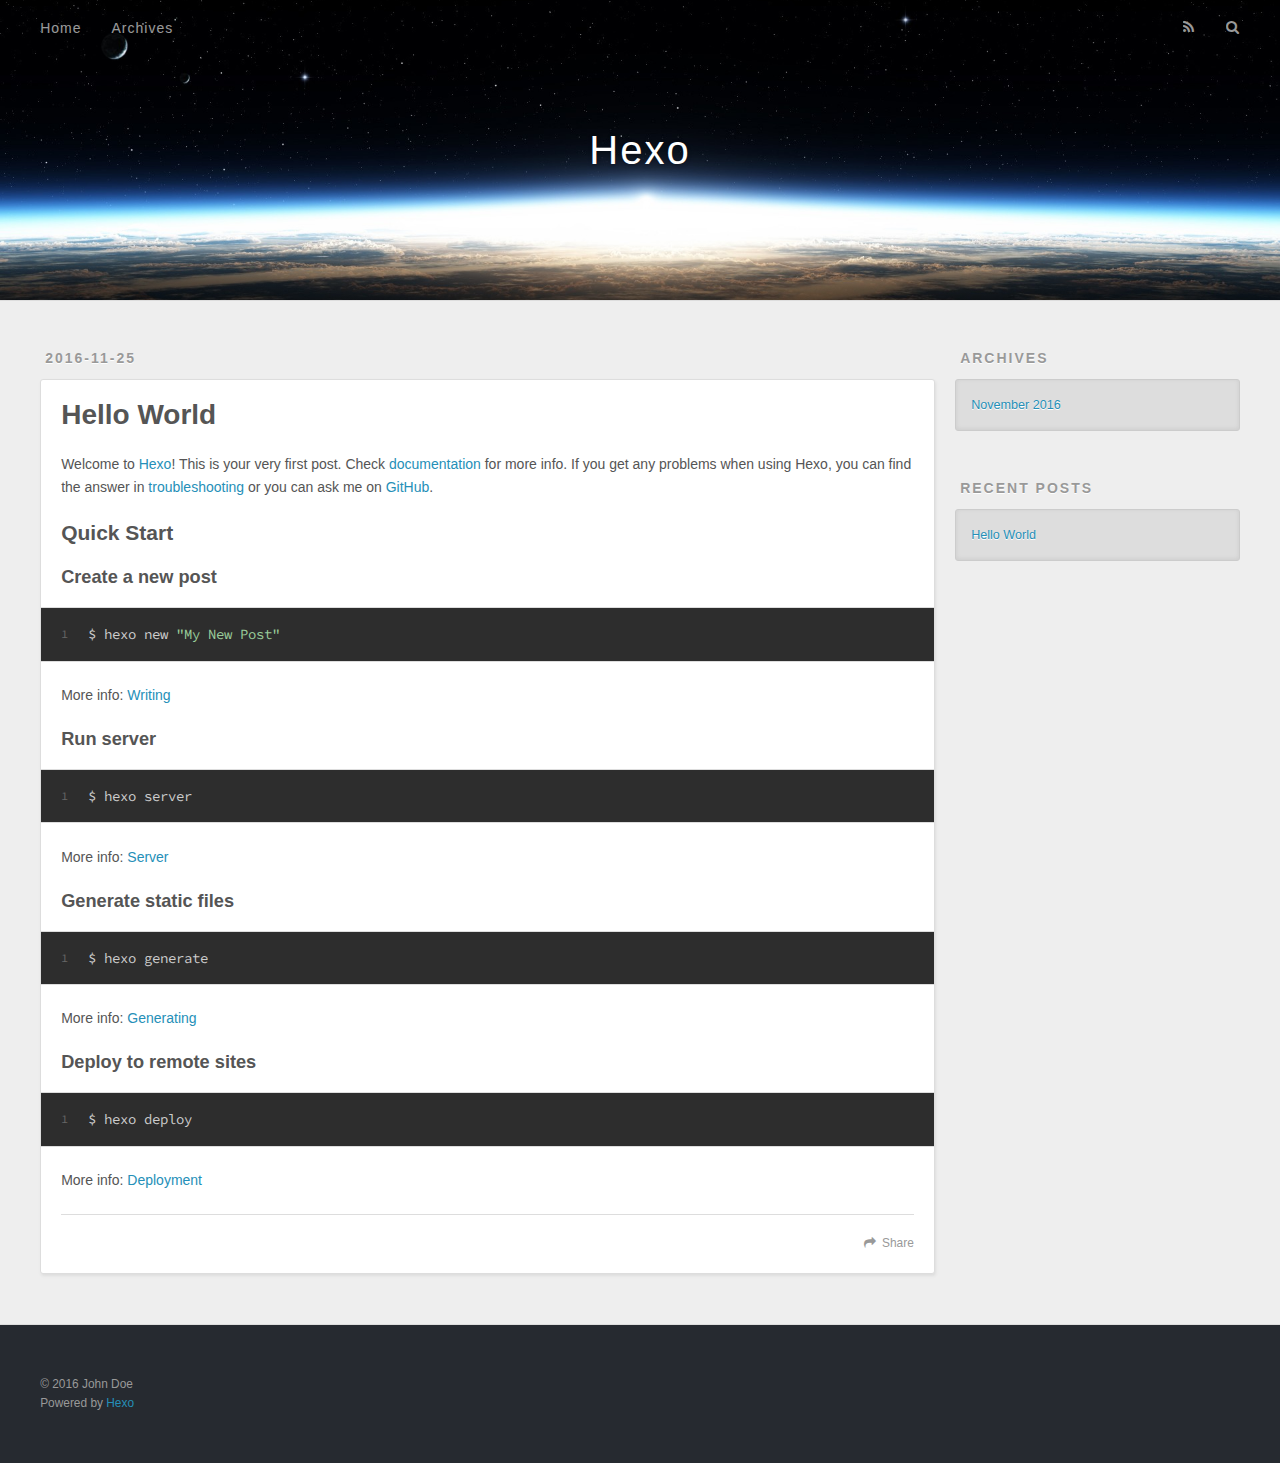
==== index.html @ 2b604c10 "Site updated: 2016-11-25 14:31:15" ====
<!DOCTYPE html>
<html>
<head>
  <meta charset="utf-8">
  
  <title>Hexo</title>
  <meta name="viewport" content="width=device-width, initial-scale=1, maximum-scale=1">
  <meta property="og:type" content="website">
<meta property="og:title" content="Hexo">
<meta property="og:url" content="http://yoursite.com/index.html">
<meta property="og:site_name" content="Hexo">
<meta name="twitter:card" content="summary">
<meta name="twitter:title" content="Hexo">
  
    <link rel="alternate" href="/atom.xml" title="Hexo" type="application/atom+xml">
  
  
    <link rel="icon" href="/favicon.png">
  
  
    <link href="//fonts.googleapis.com/css?family=Source+Code+Pro" rel="stylesheet" type="text/css">
  
  <link rel="stylesheet" href="/css/style.css">
  

</head>

<body>
  <div id="container">
    <div id="wrap">
      <header id="header">
  <div id="banner"></div>
  <div id="header-outer" class="outer">
    <div id="header-title" class="inner">
      <h1 id="logo-wrap">
        <a href="/" id="logo">Hexo</a>
      </h1>
      
    </div>
    <div id="header-inner" class="inner">
      <nav id="main-nav">
        <a id="main-nav-toggle" class="nav-icon"></a>
        
          <a class="main-nav-link" href="/">Home</a>
        
          <a class="main-nav-link" href="/archives">Archives</a>
        
      </nav>
      <nav id="sub-nav">
        
          <a id="nav-rss-link" class="nav-icon" href="/atom.xml" title="RSS Feed"></a>
        
        <a id="nav-search-btn" class="nav-icon" title="Search"></a>
      </nav>
      <div id="search-form-wrap">
        <form action="//google.com/search" method="get" accept-charset="UTF-8" class="search-form"><input type="search" name="q" results="0" class="search-form-input" placeholder="Search"><button type="submit" class="search-form-submit">&#xF002;</button><input type="hidden" name="sitesearch" value="http://yoursite.com"></form>
      </div>
    </div>
  </div>
</header>
      <div class="outer">
        <section id="main">
  
    <article id="post-hello-world" class="article article-type-post" itemscope itemprop="blogPost">
  <div class="article-meta">
    <a href="/2016/11/25/hello-world/" class="article-date">
  <time datetime="2016-11-25T01:43:33.474Z" itemprop="datePublished">2016-11-25</time>
</a>
    
  </div>
  <div class="article-inner">
    
    
      <header class="article-header">
        
  
    <h1 itemprop="name">
      <a class="article-title" href="/2016/11/25/hello-world/">Hello World</a>
    </h1>
  

      </header>
    
    <div class="article-entry" itemprop="articleBody">
      
        <p>Welcome to <a href="https://hexo.io/" target="_blank" rel="external">Hexo</a>! This is your very first post. Check <a href="https://hexo.io/docs/" target="_blank" rel="external">documentation</a> for more info. If you get any problems when using Hexo, you can find the answer in <a href="https://hexo.io/docs/troubleshooting.html" target="_blank" rel="external">troubleshooting</a> or you can ask me on <a href="https://github.com/hexojs/hexo/issues" target="_blank" rel="external">GitHub</a>.</p>
<h2 id="Quick-Start"><a href="#Quick-Start" class="headerlink" title="Quick Start"></a>Quick Start</h2><h3 id="Create-a-new-post"><a href="#Create-a-new-post" class="headerlink" title="Create a new post"></a>Create a new post</h3><figure class="highlight bash"><table><tr><td class="gutter"><pre><div class="line">1</div></pre></td><td class="code"><pre><div class="line">$ hexo new <span class="string">"My New Post"</span></div></pre></td></tr></table></figure>
<p>More info: <a href="https://hexo.io/docs/writing.html" target="_blank" rel="external">Writing</a></p>
<h3 id="Run-server"><a href="#Run-server" class="headerlink" title="Run server"></a>Run server</h3><figure class="highlight bash"><table><tr><td class="gutter"><pre><div class="line">1</div></pre></td><td class="code"><pre><div class="line">$ hexo server</div></pre></td></tr></table></figure>
<p>More info: <a href="https://hexo.io/docs/server.html" target="_blank" rel="external">Server</a></p>
<h3 id="Generate-static-files"><a href="#Generate-static-files" class="headerlink" title="Generate static files"></a>Generate static files</h3><figure class="highlight bash"><table><tr><td class="gutter"><pre><div class="line">1</div></pre></td><td class="code"><pre><div class="line">$ hexo generate</div></pre></td></tr></table></figure>
<p>More info: <a href="https://hexo.io/docs/generating.html" target="_blank" rel="external">Generating</a></p>
<h3 id="Deploy-to-remote-sites"><a href="#Deploy-to-remote-sites" class="headerlink" title="Deploy to remote sites"></a>Deploy to remote sites</h3><figure class="highlight bash"><table><tr><td class="gutter"><pre><div class="line">1</div></pre></td><td class="code"><pre><div class="line">$ hexo deploy</div></pre></td></tr></table></figure>
<p>More info: <a href="https://hexo.io/docs/deployment.html" target="_blank" rel="external">Deployment</a></p>

      
    </div>
    <footer class="article-footer">
      <a data-url="http://yoursite.com/2016/11/25/hello-world/" data-id="civxdv8n10000g4ivu7bow9wr" class="article-share-link">Share</a>
      
      
    </footer>
  </div>
  
</article>


  

</section>
        
          <aside id="sidebar">
  
    

  
    

  
    
  
    
  <div class="widget-wrap">
    <h3 class="widget-title">Archives</h3>
    <div class="widget">
      <ul class="archive-list"><li class="archive-list-item"><a class="archive-list-link" href="/archives/2016/11/">November 2016</a></li></ul>
    </div>
  </div>


  
    
  <div class="widget-wrap">
    <h3 class="widget-title">Recent Posts</h3>
    <div class="widget">
      <ul>
        
          <li>
            <a href="/2016/11/25/hello-world/">Hello World</a>
          </li>
        
      </ul>
    </div>
  </div>

  
</aside>
        
      </div>
      <footer id="footer">
  
  <div class="outer">
    <div id="footer-info" class="inner">
      &copy; 2016 John Doe<br>
      Powered by <a href="http://hexo.io/" target="_blank">Hexo</a>
    </div>
  </div>
</footer>
    </div>
    <nav id="mobile-nav">
  
    <a href="/" class="mobile-nav-link">Home</a>
  
    <a href="/archives" class="mobile-nav-link">Archives</a>
  
</nav>
    

<script src="//ajax.googleapis.com/ajax/libs/jquery/2.0.3/jquery.min.js"></script>


  <link rel="stylesheet" href="/fancybox/jquery.fancybox.css">
  <script src="/fancybox/jquery.fancybox.pack.js"></script>


<script src="/js/script.js"></script>

  </div>
</body>
</html>
---- css/style.css ----
body {
  width: 100%;
}
body:before,
body:after {
  content: "";
  display: table;
}
body:after {
  clear: both;
}
html,
body,
div,
span,
applet,
object,
iframe,
h1,
h2,
h3,
h4,
h5,
h6,
p,
blockquote,
pre,
a,
abbr,
acronym,
address,
big,
cite,
code,
del,
dfn,
em,
img,
ins,
kbd,
q,
s,
samp,
small,
strike,
strong,
sub,
sup,
tt,
var,
dl,
dt,
dd,
ol,
ul,
li,
fieldset,
form,
label,
legend,
table,
caption,
tbody,
tfoot,
thead,
tr,
th,
td {
  margin: 0;
  padding: 0;
  border: 0;
  outline: 0;
  font-weight: inherit;
  font-style: inherit;
  font-family: inherit;
  font-size: 100%;
  vertical-align: baseline;
}
body {
  line-height: 1;
  color: #000;
  background: #fff;
}
ol,
ul {
  list-style: none;
}
table {
  border-collapse: separate;
  border-spacing: 0;
  vertical-align: middle;
}
caption,
th,
td {
  text-align: left;
  font-weight: normal;
  vertical-align: middle;
}
a img {
  border: none;
}
input,
button {
  margin: 0;
  padding: 0;
}
input::-moz-focus-inner,
button::-moz-focus-inner {
  border: 0;
  padding: 0;
}
@font-face {
  font-family: FontAwesome;
  font-style: normal;
  font-weight: normal;
  src: url("fonts/fontawesome-webfont.eot?v=#4.0.3");
  src: url("fonts/fontawesome-webfont.eot?#iefix&v=#4.0.3") format("embedded-opentype"), url("fonts/fontawesome-webfont.woff?v=#4.0.3") format("woff"), url("fonts/fontawesome-webfont.ttf?v=#4.0.3") format("truetype"), url("fonts/fontawesome-webfont.svg#fontawesomeregular?v=#4.0.3") format("svg");
}
html,
body,
#container {
  height: 100%;
}
body {
  background: #eee;
  font: 14px "Helvetica Neue", Helvetica, Arial, sans-serif;
  -webkit-text-size-adjust: 100%;
}
.outer {
  max-width: 1220px;
  margin: 0 auto;
  padding: 0 20px;
}
.outer:before,
.outer:after {
  content: "";
  display: table;
}
.outer:after {
  clear: both;
}
.inner {
  display: inline;
  float: left;
  width: 98.33333333333333%;
  margin: 0 0.833333333333333%;
}
.left,
.alignleft {
  float: left;
}
.right,
.alignright {
  float: right;
}
.clear {
  clear: both;
}
#container {
  position: relative;
}
.mobile-nav-on {
  overflow: hidden;
}
#wrap {
  height: 100%;
  width: 100%;
  position: absolute;
  top: 0;
  left: 0;
  -webkit-transition: 0.2s ease-out;
  -moz-transition: 0.2s ease-out;
  -ms-transition: 0.2s ease-out;
  transition: 0.2s ease-out;
  z-index: 1;
  background: #eee;
}
.mobile-nav-on #wrap {
  left: 280px;
}
@media screen and (min-width: 768px) {
  #main {
    display: inline;
    float: left;
    width: 73.33333333333333%;
    margin: 0 0.833333333333333%;
  }
}
.article-date,
.article-category-link,
.archive-year,
.widget-title {
  text-decoration: none;
  text-transform: uppercase;
  letter-spacing: 2px;
  color: #999;
  margin-bottom: 1em;
  margin-left: 5px;
  line-height: 1em;
  text-shadow: 0 1px #fff;
  font-weight: bold;
}
.article-inner,
.archive-article-inner {
  background: #fff;
  -webkit-box-shadow: 1px 2px 3px #ddd;
  box-shadow: 1px 2px 3px #ddd;
  border: 1px solid #ddd;
  border-radius: 3px;
}
.article-entry h1,
.widget h1 {
  font-size: 2em;
}
.article-entry h2,
.widget h2 {
  font-size: 1.5em;
}
.article-entry h3,
.widget h3 {
  font-size: 1.3em;
}
.article-entry h4,
.widget h4 {
  font-size: 1.2em;
}
.article-entry h5,
.widget h5 {
  font-size: 1em;
}
.article-entry h6,
.widget h6 {
  font-size: 1em;
  color: #999;
}
.article-entry hr,
.widget hr {
  border: 1px dashed #ddd;
}
.article-entry strong,
.widget strong {
  font-weight: bold;
}
.article-entry em,
.widget em,
.article-entry cite,
.widget cite {
  font-style: italic;
}
.article-entry sup,
.widget sup,
.article-entry sub,
.widget sub {
  font-size: 0.75em;
  line-height: 0;
  position: relative;
  vertical-align: baseline;
}
.article-entry sup,
.widget sup {
  top: -0.5em;
}
.article-entry sub,
.widget sub {
  bottom: -0.2em;
}
.article-entry small,
.widget small {
  font-size: 0.85em;
}
.article-entry acronym,
.widget acronym,
.article-entry abbr,
.widget abbr {
  border-bottom: 1px dotted;
}
.article-entry ul,
.widget ul,
.article-entry ol,
.widget ol,
.article-entry dl,
.widget dl {
  margin: 0 20px;
  line-height: 1.6em;
}
.article-entry ul ul,
.widget ul ul,
.article-entry ol ul,
.widget ol ul,
.article-entry ul ol,
.widget ul ol,
.article-entry ol ol,
.widget ol ol {
  margin-top: 0;
  margin-bottom: 0;
}
.article-entry ul,
.widget ul {
  list-style: disc;
}
.article-entry ol,
.widget ol {
  list-style: decimal;
}
.article-entry dt,
.widget dt {
  font-weight: bold;
}
#header {
  height: 300px;
  position: relative;
  border-bottom: 1px solid #ddd;
}
#header:before,
#header:after {
  content: "";
  position: absolute;
  left: 0;
  right: 0;
  height: 40px;
}
#header:before {
  top: 0;
  background: -webkit-linear-gradient(rgba(0,0,0,0.2), transparent);
  background: -moz-linear-gradient(rgba(0,0,0,0.2), transparent);
  background: -ms-linear-gradient(rgba(0,0,0,0.2), transparent);
  background: linear-gradient(rgba(0,0,0,0.2), transparent);
}
#header:after {
  bottom: 0;
  background: -webkit-linear-gradient(transparent, rgba(0,0,0,0.2));
  background: -moz-linear-gradient(transparent, rgba(0,0,0,0.2));
  background: -ms-linear-gradient(transparent, rgba(0,0,0,0.2));
  background: linear-gradient(transparent, rgba(0,0,0,0.2));
}
#header-outer {
  height: 100%;
  position: relative;
}
#header-inner {
  position: relative;
  overflow: hidden;
}
#banner {
  position: absolute;
  top: 0;
  left: 0;
  width: 100%;
  height: 100%;
  background: url("images/banner.jpg") center #000;
  -webkit-background-size: cover;
  -moz-background-size: cover;
  background-size: cover;
  z-index: -1;
}
#header-title {
  text-align: center;
  height: 40px;
  position: absolute;
  top: 50%;
  left: 0;
  margin-top: -20px;
}
#logo,
#subtitle {
  text-decoration: none;
  color: #fff;
  font-weight: 300;
  text-shadow: 0 1px 4px rgba(0,0,0,0.3);
}
#logo {
  font-size: 40px;
  line-height: 40px;
  letter-spacing: 2px;
}
#subtitle {
  font-size: 16px;
  line-height: 16px;
  letter-spacing: 1px;
}
#subtitle-wrap {
  margin-top: 16px;
}
#main-nav {
  float: left;
  margin-left: -15px;
}
.nav-icon,
.main-nav-link {
  float: left;
  color: #fff;
  opacity: 0.6;
  text-decoration: none;
  text-shadow: 0 1px rgba(0,0,0,0.2);
  -webkit-transition: opacity 0.2s;
  -moz-transition: opacity 0.2s;
  -ms-transition: opacity 0.2s;
  transition: opacity 0.2s;
  display: block;
  padding: 20px 15px;
}
.nav-icon:hover,
.main-nav-link:hover {
  opacity: 1;
}
.nav-icon {
  font-family: FontAwesome;
  text-align: center;
  font-size: 14px;
  width: 14px;
  height: 14px;
  padding: 20px 15px;
  position: relative;
  cursor: pointer;
}
.main-nav-link {
  font-weight: 300;
  letter-spacing: 1px;
}
@media screen and (max-width: 479px) {
  .main-nav-link {
    display: none;
  }
}
#main-nav-toggle {
  display: none;
}
#main-nav-toggle:before {
  content: "\f0c9";
}
@media screen and (max-width: 479px) {
  #main-nav-toggle {
    display: block;
  }
}
#sub-nav {
  float: right;
  margin-right: -15px;
}
#nav-rss-link:before {
  content: "\f09e";
}
#nav-search-btn:before {
  content: "\f002";
}
#search-form-wrap {
  position: absolute;
  top: 15px;
  width: 150px;
  height: 30px;
  right: -150px;
  opacity: 0;
  -webkit-transition: 0.2s ease-out;
  -moz-transition: 0.2s ease-out;
  -ms-transition: 0.2s ease-out;
  transition: 0.2s ease-out;
}
#search-form-wrap.on {
  opacity: 1;
  right: 0;
}
@media screen and (max-width: 479px) {
  #search-form-wrap {
    width: 100%;
    right: -100%;
  }
}
.search-form {
  position: absolute;
  top: 0;
  left: 0;
  right: 0;
  background: #fff;
  padding: 5px 15px;
  border-radius: 15px;
  -webkit-box-shadow: 0 0 10px rgba(0,0,0,0.3);
  box-shadow: 0 0 10px rgba(0,0,0,0.3);
}
.search-form-input {
  border: none;
  background: none;
  color: #555;
  width: 100%;
  font: 13px "Helvetica Neue", Helvetica, Arial, sans-serif;
  outline: none;
}
.search-form-input::-webkit-search-results-decoration,
.search-form-input::-webkit-search-cancel-button {
  -webkit-appearance: none;
}
.search-form-submit {
  position: absolute;
  top: 50%;
  right: 10px;
  margin-top: -7px;
  font: 13px FontAwesome;
  border: none;
  background: none;
  color: #bbb;
  cursor: pointer;
}
.search-form-submit:hover,
.search-form-submit:focus {
  color: #777;
}
.article {
  margin: 50px 0;
}
.article-inner {
  overflow: hidden;
}
.article-meta:before,
.article-meta:after {
  content: "";
  display: table;
}
.article-meta:after {
  clear: both;
}
.article-date {
  float: left;
}
.article-category {
  float: left;
  line-height: 1em;
  color: #ccc;
  text-shadow: 0 1px #fff;
  margin-left: 8px;
}
.article-category:before {
  content: "\2022";
}
.article-category-link {
  margin: 0 12px 1em;
}
.article-header {
  padding: 20px 20px 0;
}
.article-title {
  text-decoration: none;
  font-size: 2em;
  font-weight: bold;
  color: #555;
  line-height: 1.1em;
  -webkit-transition: color 0.2s;
  -moz-transition: color 0.2s;
  -ms-transition: color 0.2s;
  transition: color 0.2s;
}
a.article-title:hover {
  color: #258fb8;
}
.article-entry {
  color: #555;
  padding: 0 20px;
}
.article-entry:before,
.article-entry:after {
  content: "";
  display: table;
}
.article-entry:after {
  clear: both;
}
.article-entry p,
.article-entry table {
  line-height: 1.6em;
  margin: 1.6em 0;
}
.article-entry h1,
.article-entry h2,
.article-entry h3,
.article-entry h4,
.article-entry h5,
.article-entry h6 {
  font-weight: bold;
}
.article-entry h1,
.article-entry h2,
.article-entry h3,
.article-entry h4,
.article-entry h5,
.article-entry h6 {
  line-height: 1.1em;
  margin: 1.1em 0;
}
.article-entry a {
  color: #258fb8;
  text-decoration: none;
}
.article-entry a:hover {
  text-decoration: underline;
}
.article-entry ul,
.article-entry ol,
.article-entry dl {
  margin-top: 1.6em;
  margin-bottom: 1.6em;
}
.article-entry img,
.article-entry video {
  max-width: 100%;
  height: auto;
  display: block;
  margin: auto;
}
.article-entry iframe {
  border: none;
}
.article-entry table {
  width: 100%;
  border-collapse: collapse;
  border-spacing: 0;
}
.article-entry th {
  font-weight: bold;
  border-bottom: 3px solid #ddd;
  padding-bottom: 0.5em;
}
.article-entry td {
  border-bottom: 1px solid #ddd;
  padding: 10px 0;
}
.article-entry blockquote {
  font-family: Georgia, "Times New Roman", serif;
  font-size: 1.4em;
  margin: 1.6em 20px;
  text-align: center;
}
.article-entry blockquote footer {
  font-size: 14px;
  margin: 1.6em 0;
  font-family: "Helvetica Neue", Helvetica, Arial, sans-serif;
}
.article-entry blockquote footer cite:before {
  content: "—";
  padding: 0 0.5em;
}
.article-entry .pullquote {
  text-align: left;
  width: 45%;
  margin: 0;
}
.article-entry .pullquote.left {
  margin-left: 0.5em;
  margin-right: 1em;
}
.article-entry .pullquote.right {
  margin-right: 0.5em;
  margin-left: 1em;
}
.article-entry .caption {
  color: #999;
  display: block;
  font-size: 0.9em;
  margin-top: 0.5em;
  position: relative;
  text-align: center;
}
.article-entry .video-container {
  position: relative;
  padding-top: 56.25%;
  height: 0;
  overflow: hidden;
}
.article-entry .video-container iframe,
.article-entry .video-container object,
.article-entry .video-container embed {
  position: absolute;
  top: 0;
  left: 0;
  width: 100%;
  height: 100%;
  margin-top: 0;
}
.article-more-link a {
  display: inline-block;
  line-height: 1em;
  padding: 6px 15px;
  border-radius: 15px;
  background: #eee;
  color: #999;
  text-shadow: 0 1px #fff;
  text-decoration: none;
}
.article-more-link a:hover {
  background: #258fb8;
  color: #fff;
  text-decoration: none;
  text-shadow: 0 1px #1e7293;
}
.article-footer {
  font-size: 0.85em;
  line-height: 1.6em;
  border-top: 1px solid #ddd;
  padding-top: 1.6em;
  margin: 0 20px 20px;
}
.article-footer:before,
.article-footer:after {
  content: "";
  display: table;
}
.article-footer:after {
  clear: both;
}
.article-footer a {
  color: #999;
  text-decoration: none;
}
.article-footer a:hover {
  color: #555;
}
.article-tag-list-item {
  float: left;
  margin-right: 10px;
}
.article-tag-list-link:before {
  content: "#";
}
.article-comment-link {
  float: right;
}
.article-comment-link:before {
  content: "\f075";
  font-family: FontAwesome;
  padding-right: 8px;
}
.article-share-link {
  cursor: pointer;
  float: right;
  margin-left: 20px;
}
.article-share-link:before {
  content: "\f064";
  font-family: FontAwesome;
  padding-right: 6px;
}
#article-nav {
  position: relative;
}
#article-nav:before,
#article-nav:after {
  content: "";
  display: table;
}
#article-nav:after {
  clear: both;
}
@media screen and (min-width: 768px) {
  #article-nav {
    margin: 50px 0;
  }
  #article-nav:before {
    width: 8px;
    height: 8px;
    position: absolute;
    top: 50%;
    left: 50%;
    margin-top: -4px;
    margin-left: -4px;
    content: "";
    border-radius: 50%;
    background: #ddd;
    -webkit-box-shadow: 0 1px 2px #fff;
    box-shadow: 0 1px 2px #fff;
  }
}
.article-nav-link-wrap {
  text-decoration: none;
  text-shadow: 0 1px #fff;
  color: #999;
  -webkit-box-sizing: border-box;
  -moz-box-sizing: border-box;
  box-sizing: border-box;
  margin-top: 50px;
  text-align: center;
  display: block;
}
.article-nav-link-wrap:hover {
  color: #555;
}
@media screen and (min-width: 768px) {
  .article-nav-link-wrap {
    width: 50%;
    margin-top: 0;
  }
}
@media screen and (min-width: 768px) {
  #article-nav-newer {
    float: left;
    text-align: right;
    padding-right: 20px;
  }
}
@media screen and (min-width: 768px) {
  #article-nav-older {
    float: right;
    text-align: left;
    padding-left: 20px;
  }
}
.article-nav-caption {
  text-transform: uppercase;
  letter-spacing: 2px;
  color: #ddd;
  line-height: 1em;
  font-weight: bold;
}
#article-nav-newer .article-nav-caption {
  margin-right: -2px;
}
.article-nav-title {
  font-size: 0.85em;
  line-height: 1.6em;
  margin-top: 0.5em;
}
.article-share-box {
  position: absolute;
  display: none;
  background: #fff;
  -webkit-box-shadow: 1px 2px 10px rgba(0,0,0,0.2);
  box-shadow: 1px 2px 10px rgba(0,0,0,0.2);
  border-radius: 3px;
  margin-left: -145px;
  overflow: hidden;
  z-index: 1;
}
.article-share-box.on {
  display: block;
}
.article-share-input {
  width: 100%;
  background: none;
  -webkit-box-sizing: border-box;
  -moz-box-sizing: border-box;
  box-sizing: border-box;
  font: 14px "Helvetica Neue", Helvetica, Arial, sans-serif;
  padding: 0 15px;
  color: #555;
  outline: none;
  border: 1px solid #ddd;
  border-radius: 3px 3px 0 0;
  height: 36px;
  line-height: 36px;
}
.article-share-links {
  background: #eee;
}
.article-share-links:before,
.article-share-links:after {
  content: "";
  display: table;
}
.article-share-links:after {
  clear: both;
}
.article-share-twitter,
.article-share-facebook,
.article-share-pinterest,
.article-share-google {
  width: 50px;
  height: 36px;
  display: block;
  float: left;
  position: relative;
  color: #999;
  text-shadow: 0 1px #fff;
}
.article-share-twitter:before,
.article-share-facebook:before,
.article-share-pinterest:before,
.article-share-google:before {
  font-size: 20px;
  font-family: FontAwesome;
  width: 20px;
  height: 20px;
  position: absolute;
  top: 50%;
  left: 50%;
  margin-top: -10px;
  margin-left: -10px;
  text-align: center;
}
.article-share-twitter:hover,
.article-share-facebook:hover,
.article-share-pinterest:hover,
.article-share-google:hover {
  color: #fff;
}
.article-share-twitter:before {
  content: "\f099";
}
.article-share-twitter:hover {
  background: #00aced;
  text-shadow: 0 1px #008abe;
}
.article-share-facebook:before {
  content: "\f09a";
}
.article-share-facebook:hover {
  background: #3b5998;
  text-shadow: 0 1px #2f477a;
}
.article-share-pinterest:before {
  content: "\f0d2";
}
.article-share-pinterest:hover {
  background: #cb2027;
  text-shadow: 0 1px #a21a1f;
}
.article-share-google:before {
  content: "\f0d5";
}
.article-share-google:hover {
  background: #dd4b39;
  text-shadow: 0 1px #be3221;
}
.article-gallery {
  background: #000;
  position: relative;
}
.article-gallery-photos {
  position: relative;
  overflow: hidden;
}
.article-gallery-img {
  display: none;
  max-width: 100%;
}
.article-gallery-img:first-child {
  display: block;
}
.article-gallery-img.loaded {
  position: absolute;
  display: block;
}
.article-gallery-img img {
  display: block;
  max-width: 100%;
  margin: 0 auto;
}
#comments {
  background: #fff;
  -webkit-box-shadow: 1px 2px 3px #ddd;
  box-shadow: 1px 2px 3px #ddd;
  padding: 20px;
  border: 1px solid #ddd;
  border-radius: 3px;
  margin: 50px 0;
}
#comments a {
  color: #258fb8;
}
.archives-wrap {
  margin: 50px 0;
}
.archives:before,
.archives:after {
  content: "";
  display: table;
}
.archives:after {
  clear: both;
}
.archive-year-wrap {
  margin-bottom: 1em;
}
.archives {
  -webkit-column-gap: 10px;
  -moz-column-gap: 10px;
  column-gap: 10px;
}
@media screen and (min-width: 480px) and (max-width: 767px) {
  .archives {
    -webkit-column-count: 2;
    -moz-column-count: 2;
    column-count: 2;
  }
}
@media screen and (min-width: 768px) {
  .archives {
    -webkit-column-count: 3;
    -moz-column-count: 3;
    column-count: 3;
  }
}
.archive-article {
  -webkit-column-break-inside: avoid;
  page-break-inside: avoid;
  overflow: hidden;
  break-inside: avoid-column;
}
.archive-article-inner {
  padding: 10px;
  margin-bottom: 15px;
}
.archive-article-title {
  text-decoration: none;
  font-weight: bold;
  color: #555;
  -webkit-transition: color 0.2s;
  -moz-transition: color 0.2s;
  -ms-transition: color 0.2s;
  transition: color 0.2s;
  line-height: 1.6em;
}
.archive-article-title:hover {
  color: #258fb8;
}
.archive-article-footer {
  margin-top: 1em;
}
.archive-article-date {
  color: #999;
  text-decoration: none;
  font-size: 0.85em;
  line-height: 1em;
  margin-bottom: 0.5em;
  display: block;
}
#page-nav {
  margin: 50px auto;
  background: #fff;
  -webkit-box-shadow: 1px 2px 3px #ddd;
  box-shadow: 1px 2px 3px #ddd;
  border: 1px solid #ddd;
  border-radius: 3px;
  text-align: center;
  color: #999;
  overflow: hidden;
}
#page-nav:before,
#page-nav:after {
  content: "";
  display: table;
}
#page-nav:after {
  clear: both;
}
#page-nav a,
#page-nav span {
  padding: 10px 20px;
  line-height: 1;
  height: 2ex;
}
#page-nav a {
  color: #999;
  text-decoration: none;
}
#page-nav a:hover {
  background: #999;
  color: #fff;
}
#page-nav .prev {
  float: left;
}
#page-nav .next {
  float: right;
}
#page-nav .page-number {
  display: inline-block;
}
@media screen and (max-width: 479px) {
  #page-nav .page-number {
    display: none;
  }
}
#page-nav .current {
  color: #555;
  font-weight: bold;
}
#page-nav .space {
  color: #ddd;
}
#footer {
  background: #262a30;
  padding: 50px 0;
  border-top: 1px solid #ddd;
  color: #999;
}
#footer a {
  color: #258fb8;
  text-decoration: none;
}
#footer a:hover {
  text-decoration: underline;
}
#footer-info {
  line-height: 1.6em;
  font-size: 0.85em;
}
.article-entry pre,
.article-entry .highlight {
  background: #2d2d2d;
  margin: 0 -20px;
  padding: 15px 20px;
  border-style: solid;
  border-color: #ddd;
  border-width: 1px 0;
  overflow: auto;
  color: #ccc;
  line-height: 22.400000000000002px;
}
.article-entry .highlight .gutter pre,
.article-entry .gist .gist-file .gist-data .line-numbers {
  color: #666;
  font-size: 0.85em;
}
.article-entry pre,
.article-entry code {
  font-family: "Source Code Pro", Consolas, Monaco, Menlo, Consolas, monospace;
}
.article-entry code {
  background: #eee;
  text-shadow: 0 1px #fff;
  padding: 0 0.3em;
}
.article-entry pre code {
  background: none;
  text-shadow: none;
  padding: 0;
}
.article-entry .highlight pre {
  border: none;
  margin: 0;
  padding: 0;
}
.article-entry .highlight table {
  margin: 0;
  width: auto;
}
.article-entry .highlight td {
  border: none;
  padding: 0;
}
.article-entry .highlight figcaption {
  font-size: 0.85em;
  color: #999;
  line-height: 1em;
  margin-bottom: 1em;
}
.article-entry .highlight figcaption:before,
.article-entry .highlight figcaption:after {
  content: "";
  display: table;
}
.article-entry .highlight figcaption:after {
  clear: both;
}
.article-entry .highlight figcaption a {
  float: right;
}
.article-entry .highlight .gutter pre {
  text-align: right;
  padding-right: 20px;
}
.article-entry .highlight .line {
  height: 22.400000000000002px;
}
.article-entry .highlight .line.marked {
  background: #515151;
}
.article-entry .gist {
  margin: 0 -20px;
  border-style: solid;
  border-color: #ddd;
  border-width: 1px 0;
  background: #2d2d2d;
  padding: 15px 20px 15px 0;
}
.article-entry .gist .gist-file {
  border: none;
  font-family: "Source Code Pro", Consolas, Monaco, Menlo, Consolas, monospace;
  margin: 0;
}
.article-entry .gist .gist-file .gist-data {
  background: none;
  border: none;
}
.article-entry .gist .gist-file .gist-data .line-numbers {
  background: none;
  border: none;
  padding: 0 20px 0 0;
}
.article-entry .gist .gist-file .gist-data .line-data {
  padding: 0 !important;
}
.article-entry .gist .gist-file .highlight {
  margin: 0;
  padding: 0;
  border: none;
}
.article-entry .gist .gist-file .gist-meta {
  background: #2d2d2d;
  color: #999;
  font: 0.85em "Helvetica Neue", Helvetica, Arial, sans-serif;
  text-shadow: 0 0;
  padding: 0;
  margin-top: 1em;
  margin-left: 20px;
}
.article-entry .gist .gist-file .gist-meta a {
  color: #258fb8;
  font-weight: normal;
}
.article-entry .gist .gist-file .gist-meta a:hover {
  text-decoration: underline;
}
pre .comment,
pre .title {
  color: #999;
}
pre .variable,
pre .attribute,
pre .tag,
pre .regexp,
pre .ruby .constant,
pre .xml .tag .title,
pre .xml .pi,
pre .xml .doctype,
pre .html .doctype,
pre .css .id,
pre .css .class,
pre .css .pseudo {
  color: #f2777a;
}
pre .number,
pre .preprocessor,
pre .built_in,
pre .literal,
pre .params,
pre .constant {
  color: #f99157;
}
pre .class,
pre .ruby .class .title,
pre .css .rules .attribute {
  color: #9c9;
}
pre .string,
pre .value,
pre .inheritance,
pre .header,
pre .ruby .symbol,
pre .xml .cdata {
  color: #9c9;
}
pre .css .hexcolor {
  color: #6cc;
}
pre .function,
pre .python .decorator,
pre .python .title,
pre .ruby .function .title,
pre .ruby .title .keyword,
pre .perl .sub,
pre .javascript .title,
pre .coffeescript .title {
  color: #69c;
}
pre .keyword,
pre .javascript .function {
  color: #c9c;
}
@media screen and (max-width: 479px) {
  #mobile-nav {
    position: absolute;
    top: 0;
    left: 0;
    width: 280px;
    height: 100%;
    background: #191919;
    border-right: 1px solid #fff;
  }
}
@media screen and (max-width: 479px) {
  .mobile-nav-link {
    display: block;
    color: #999;
    text-decoration: none;
    padding: 15px 20px;
    font-weight: bold;
  }
  .mobile-nav-link:hover {
    color: #fff;
  }
}
@media screen and (min-width: 768px) {
  #sidebar {
    display: inline;
    float: left;
    width: 23.333333333333332%;
    margin: 0 0.833333333333333%;
  }
}
.widget-wrap {
  margin: 50px 0;
}
.widget {
  color: #777;
  text-shadow: 0 1px #fff;
  background: #ddd;
  -webkit-box-shadow: 0 -1px 4px #ccc inset;
  box-shadow: 0 -1px 4px #ccc inset;
  border: 1px solid #ccc;
  padding: 15px;
  border-radius: 3px;
}
.widget a {
  color: #258fb8;
  text-decoration: none;
}
.widget a:hover {
  text-decoration: underline;
}
.widget ul ul,
.widget ol ul,
.widget dl ul,
.widget ul ol,
.widget ol ol,
.widget dl ol,
.widget ul dl,
.widget ol dl,
.widget dl dl {
  margin-left: 15px;
  list-style: disc;
}
.widget {
  line-height: 1.6em;
  word-wrap: break-word;
  font-size: 0.9em;
}
.widget ul,
.widget ol {
  list-style: none;
  margin: 0;
}
.widget ul ul,
.widget ol ul,
.widget ul ol,
.widget ol ol {
  margin: 0 20px;
}
.widget ul ul,
.widget ol ul {
  list-style: disc;
}
.widget ul ol,
.widget ol ol {
  list-style: decimal;
}
.category-list-count,
.tag-list-count,
.archive-list-count {
  padding-left: 5px;
  color: #999;
  font-size: 0.85em;
}
.category-list-count:before,
.tag-list-count:before,
.archive-list-count:before {
  content: "(";
}
.category-list-count:after,
.tag-list-count:after,
.archive-list-count:after {
  content: ")";
}
.tagcloud a {
  margin-right: 5px;
  display: inline-block;
}
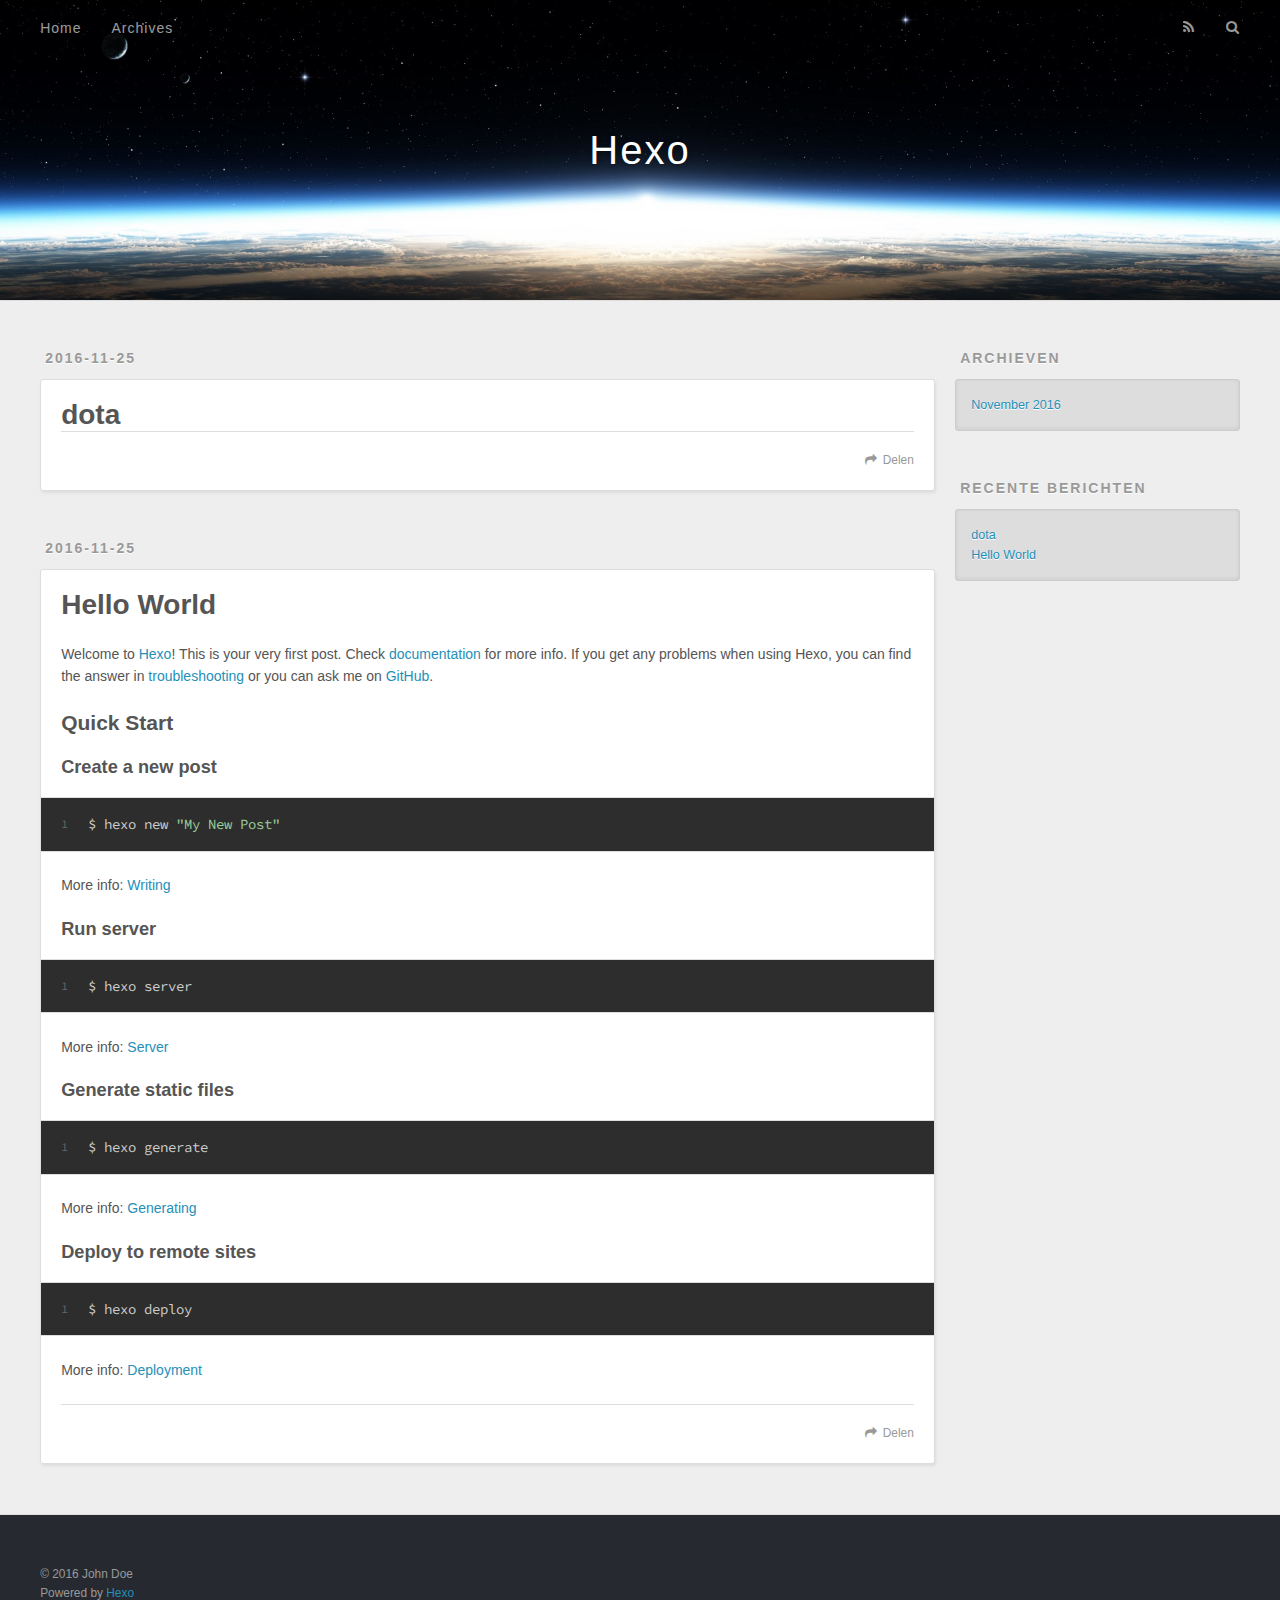
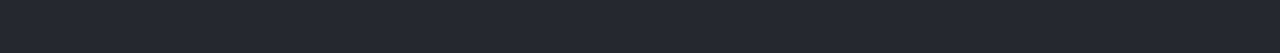
==== commit 2d576109: "Site updated: 2016-11-25 14:43:18" ====
--- a/index.html
+++ b/index.html
@@ -50,7 +50,7 @@
         
           <a id="nav-rss-link" class="nav-icon" href="/atom.xml" title="RSS Feed"></a>
         
-        <a id="nav-search-btn" class="nav-icon" title="Search"></a>
+        <a id="nav-search-btn" class="nav-icon" title="Zoeken"></a>
       </nav>
       <div id="search-form-wrap">
         <form action="//google.com/search" method="get" accept-charset="UTF-8" class="search-form"><input type="search" name="q" results="0" class="search-form-input" placeholder="Search"><button type="submit" class="search-form-submit">&#xF002;</button><input type="hidden" name="sitesearch" value="http://yoursite.com"></form>
@@ -60,6 +60,42 @@
 </header>
       <div class="outer">
         <section id="main">
+  
+    <article id="post-dota" class="article article-type-post" itemscope itemprop="blogPost">
+  <div class="article-meta">
+    <a href="/2016/11/25/dota/" class="article-date">
+  <time datetime="2016-11-25T06:33:54.000Z" itemprop="datePublished">2016-11-25</time>
+</a>
+    
+  </div>
+  <div class="article-inner">
+    
+    
+      <header class="article-header">
+        
+  
+    <h1 itemprop="name">
+      <a class="article-title" href="/2016/11/25/dota/">dota</a>
+    </h1>
+  
+
+      </header>
+    
+    <div class="article-entry" itemprop="articleBody">
+      
+        
+      
+    </div>
+    <footer class="article-footer">
+      <a data-url="http://yoursite.com/2016/11/25/dota/" data-id="civxf8m720000pwivloportek" class="article-share-link">Delen</a>
+      
+      
+    </footer>
+  </div>
+  
+</article>
+
+
   
     <article id="post-hello-world" class="article article-type-post" itemscope itemprop="blogPost">
   <div class="article-meta">
@@ -96,7 +132,7 @@
       
     </div>
     <footer class="article-footer">
-      <a data-url="http://yoursite.com/2016/11/25/hello-world/" data-id="civxdv8n10000g4ivu7bow9wr" class="article-share-link">Share</a>
+      <a data-url="http://yoursite.com/2016/11/25/hello-world/" data-id="civxf8m720002pwivi5d1zkti" class="article-share-link">Delen</a>
       
       
     </footer>
@@ -121,7 +157,7 @@
   
     
   <div class="widget-wrap">
-    <h3 class="widget-title">Archives</h3>
+    <h3 class="widget-title">Archieven</h3>
     <div class="widget">
       <ul class="archive-list"><li class="archive-list-item"><a class="archive-list-link" href="/archives/2016/11/">November 2016</a></li></ul>
     </div>
@@ -131,9 +167,13 @@
   
     
   <div class="widget-wrap">
-    <h3 class="widget-title">Recent Posts</h3>
+    <h3 class="widget-title">Recente berichten</h3>
     <div class="widget">
       <ul>
+        
+          <li>
+            <a href="/2016/11/25/dota/">dota</a>
+          </li>
         
           <li>
             <a href="/2016/11/25/hello-world/">Hello World</a>
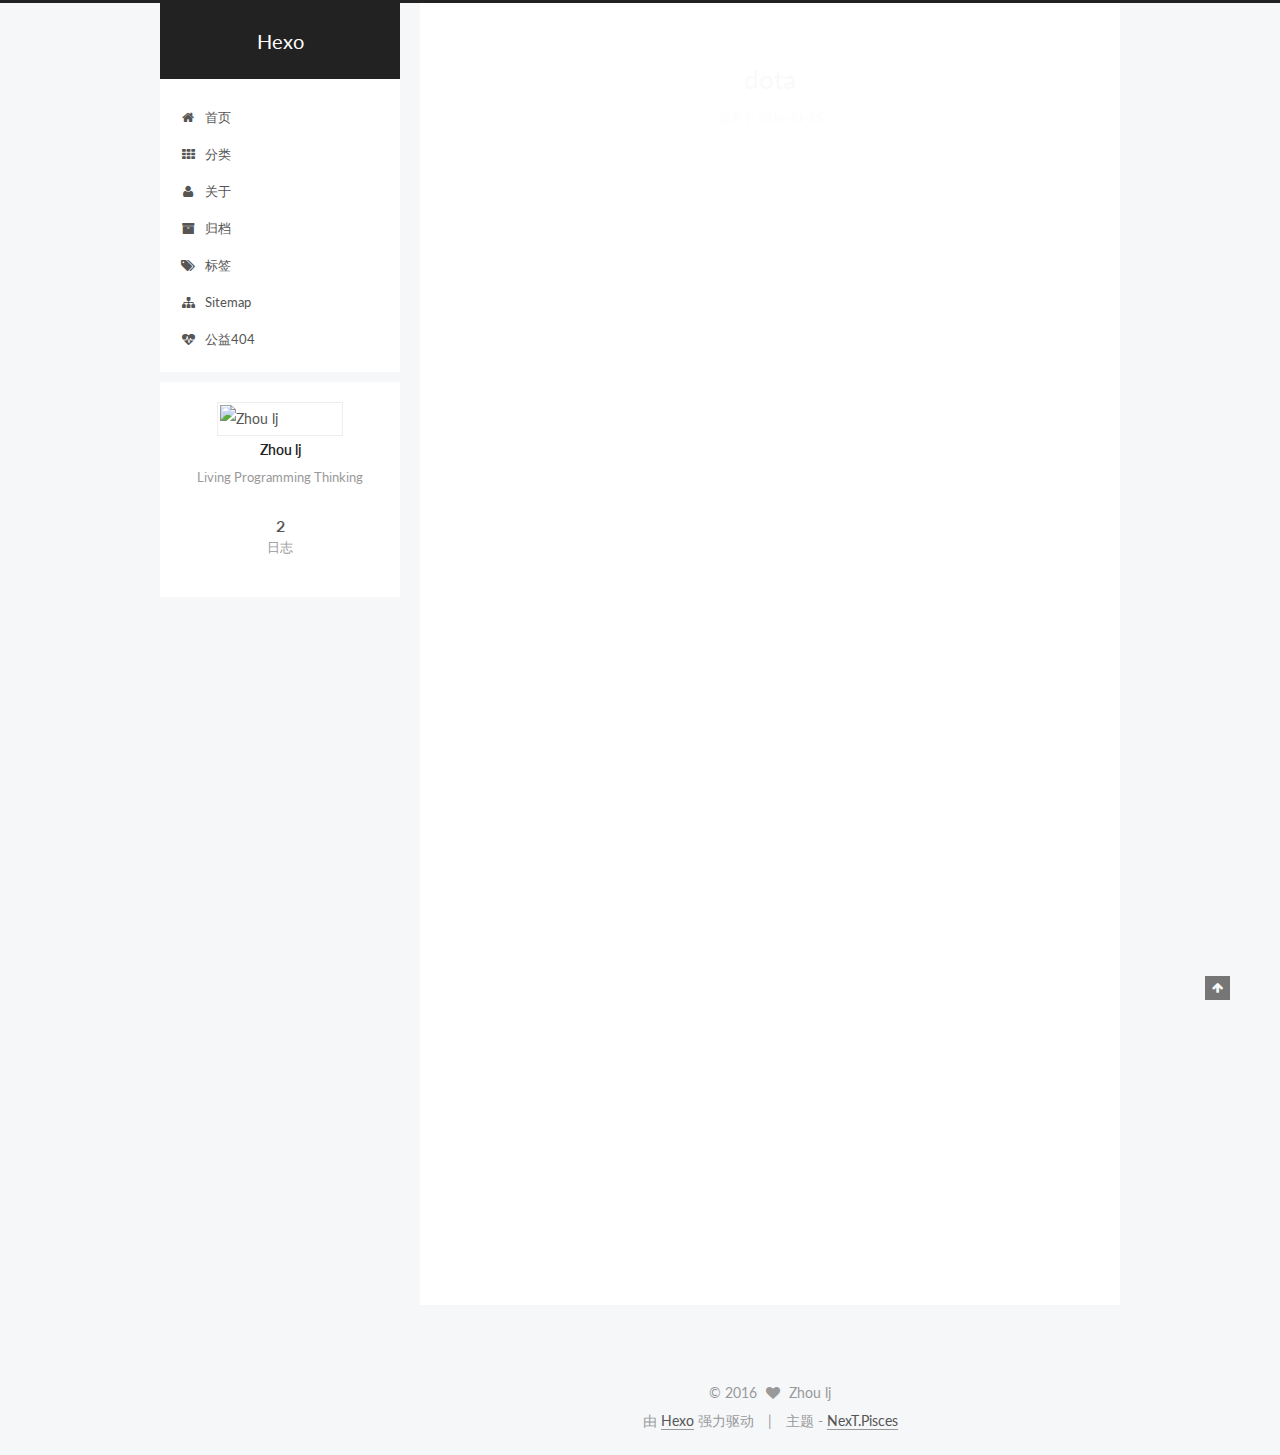
==== commit 8e72c98a: "Site updated: 2016-11-25 23:16:34" ====
--- a/index.html
+++ b/index.html
@@ -1,125 +1,479 @@
-<!DOCTYPE html>
-<html>
+<!doctype html>
+
+
+
+  
+
+
+<html class="theme-next pisces use-motion" lang="zh-Hans">
 <head>
-  <meta charset="utf-8">
-  
-  <title>Hexo</title>
-  <meta name="viewport" content="width=device-width, initial-scale=1, maximum-scale=1">
-  <meta property="og:type" content="website">
+  <meta charset="UTF-8"/>
+<meta http-equiv="X-UA-Compatible" content="IE=edge" />
+<meta name="viewport" content="width=device-width, initial-scale=1, maximum-scale=1"/>
+
+
+
+<meta http-equiv="Cache-Control" content="no-transform" />
+<meta http-equiv="Cache-Control" content="no-siteapp" />
+
+
+
+
+
+
+
+
+
+
+
+
+  
+  
+  <link href="/lib/fancybox/source/jquery.fancybox.css?v=2.1.5" rel="stylesheet" type="text/css" />
+
+
+
+
+  
+  
+  
+  
+
+  
+    
+    
+  
+
+  
+
+  
+
+  
+
+  
+
+  
+    
+    
+    <link href="//fonts.googleapis.com/css?family=Lato:300,300italic,400,400italic,700,700italic&subset=latin,latin-ext" rel="stylesheet" type="text/css">
+  
+
+
+
+
+
+
+<link href="/lib/font-awesome/css/font-awesome.min.css?v=4.6.2" rel="stylesheet" type="text/css" />
+
+<link href="/css/main.css?v=5.1.0" rel="stylesheet" type="text/css" />
+
+
+  <meta name="keywords" content="Hexo, NexT" />
+
+
+
+
+
+
+
+
+  <link rel="shortcut icon" type="image/x-icon" href="/favicon.ico?v=5.1.0" />
+
+
+
+
+
+
+<meta name="description" content="Living Programming Thinking">
+<meta property="og:type" content="website">
 <meta property="og:title" content="Hexo">
 <meta property="og:url" content="http://yoursite.com/index.html">
 <meta property="og:site_name" content="Hexo">
+<meta property="og:description" content="Living Programming Thinking">
 <meta name="twitter:card" content="summary">
 <meta name="twitter:title" content="Hexo">
-  
-    <link rel="alternate" href="/atom.xml" title="Hexo" type="application/atom+xml">
-  
-  
-    <link rel="icon" href="/favicon.png">
-  
-  
-    <link href="//fonts.googleapis.com/css?family=Source+Code+Pro" rel="stylesheet" type="text/css">
-  
-  <link rel="stylesheet" href="/css/style.css">
-  
-
+<meta name="twitter:description" content="Living Programming Thinking">
+
+
+
+<script type="text/javascript" id="hexo.configurations">
+  var NexT = window.NexT || {};
+  var CONFIG = {
+    root: '/',
+    scheme: 'Pisces',
+    sidebar: {"position":"left","display":"post"},
+    fancybox: true,
+    motion: true,
+    duoshuo: {
+      userId: '0',
+      author: '博主'
+    },
+    algolia: {
+      applicationID: '',
+      apiKey: '',
+      indexName: '',
+      hits: {"per_page":10},
+      labels: {"input_placeholder":"Search for Posts","hits_empty":"We didn't find any results for the search: ${query}","hits_stats":"${hits} results found in ${time} ms"}
+    }
+  };
+</script>
+
+
+
+  <link rel="canonical" href="http://yoursite.com/"/>
+
+
+
+
+
+  <title> Hexo </title>
 </head>
 
-<body>
-  <div id="container">
-    <div id="wrap">
-      <header id="header">
-  <div id="banner"></div>
-  <div id="header-outer" class="outer">
-    <div id="header-title" class="inner">
-      <h1 id="logo-wrap">
-        <a href="/" id="logo">Hexo</a>
-      </h1>
-      
-    </div>
-    <div id="header-inner" class="inner">
-      <nav id="main-nav">
-        <a id="main-nav-toggle" class="nav-icon"></a>
-        
-          <a class="main-nav-link" href="/">Home</a>
-        
-          <a class="main-nav-link" href="/archives">Archives</a>
-        
-      </nav>
-      <nav id="sub-nav">
-        
-          <a id="nav-rss-link" class="nav-icon" href="/atom.xml" title="RSS Feed"></a>
-        
-        <a id="nav-search-btn" class="nav-icon" title="Zoeken"></a>
-      </nav>
-      <div id="search-form-wrap">
-        <form action="//google.com/search" method="get" accept-charset="UTF-8" class="search-form"><input type="search" name="q" results="0" class="search-form-input" placeholder="Search"><button type="submit" class="search-form-submit">&#xF002;</button><input type="hidden" name="sitesearch" value="http://yoursite.com"></form>
-      </div>
-    </div>
+<body itemscope itemtype="http://schema.org/WebPage" lang="zh-Hans">
+
+  
+
+
+
+
+
+
+
+
+
+
+  
+  
+    
+  
+
+  <div class="container one-collumn sidebar-position-left 
+   page-home 
+ ">
+    <div class="headband"></div>
+
+    <header id="header" class="header" itemscope itemtype="http://schema.org/WPHeader">
+      <div class="header-inner"><div class="site-meta ">
+  
+
+  <div class="custom-logo-site-title">
+    <a href="/"  class="brand" rel="start">
+      <span class="logo-line-before"><i></i></span>
+      <span class="site-title">Hexo</span>
+      <span class="logo-line-after"><i></i></span>
+    </a>
   </div>
-</header>
-      <div class="outer">
-        <section id="main">
-  
-    <article id="post-dota" class="article article-type-post" itemscope itemprop="blogPost">
-  <div class="article-meta">
-    <a href="/2016/11/25/dota/" class="article-date">
-  <time datetime="2016-11-25T06:33:54.000Z" itemprop="datePublished">2016-11-25</time>
-</a>
-    
-  </div>
-  <div class="article-inner">
-    
-    
-      <header class="article-header">
-        
-  
-    <h1 itemprop="name">
-      <a class="article-title" href="/2016/11/25/dota/">dota</a>
-    </h1>
-  
-
+  <p class="site-subtitle"></p>
+</div>
+
+<div class="site-nav-toggle">
+  <button>
+    <span class="btn-bar"></span>
+    <span class="btn-bar"></span>
+    <span class="btn-bar"></span>
+  </button>
+</div>
+
+<nav class="site-nav">
+  
+
+  
+    <ul id="menu" class="menu">
+      
+        
+        <li class="menu-item menu-item-home">
+          <a href="/" rel="section">
+            
+              <i class="menu-item-icon fa fa-fw fa-home"></i> <br />
+            
+            首页
+          </a>
+        </li>
+      
+        
+        <li class="menu-item menu-item-categories">
+          <a href="/categories" rel="section">
+            
+              <i class="menu-item-icon fa fa-fw fa-th"></i> <br />
+            
+            分类
+          </a>
+        </li>
+      
+        
+        <li class="menu-item menu-item-about">
+          <a href="/about" rel="section">
+            
+              <i class="menu-item-icon fa fa-fw fa-user"></i> <br />
+            
+            关于
+          </a>
+        </li>
+      
+        
+        <li class="menu-item menu-item-archives">
+          <a href="/archives" rel="section">
+            
+              <i class="menu-item-icon fa fa-fw fa-archive"></i> <br />
+            
+            归档
+          </a>
+        </li>
+      
+        
+        <li class="menu-item menu-item-tags">
+          <a href="/tags" rel="section">
+            
+              <i class="menu-item-icon fa fa-fw fa-tags"></i> <br />
+            
+            标签
+          </a>
+        </li>
+      
+        
+        <li class="menu-item menu-item-sitemap">
+          <a href="/sitemap.xml" rel="section">
+            
+              <i class="menu-item-icon fa fa-fw fa-sitemap"></i> <br />
+            
+            Sitemap
+          </a>
+        </li>
+      
+        
+        <li class="menu-item menu-item-commonweal">
+          <a href="/404.html" rel="section">
+            
+              <i class="menu-item-icon fa fa-fw fa-heartbeat"></i> <br />
+            
+            公益404
+          </a>
+        </li>
+      
+
+      
+    </ul>
+  
+
+  
+</nav>
+
+
+
+ </div>
+    </header>
+
+    <main id="main" class="main">
+      <div class="main-inner">
+        <div class="content-wrap">
+          <div id="content" class="content">
+            
+  <section id="posts" class="posts-expand">
+    
+      
+
+  
+
+  
+  
+  
+
+  <article class="post post-type-normal " itemscope itemtype="http://schema.org/Article">
+  <link itemprop="mainEntityOfPage" href="http://yoursite.com/2016/11/25/dota/">
+
+  <span style="display:none" itemprop="author" itemscope itemtype="http://schema.org/Person">
+    <meta itemprop="name" content="Zhou lj">
+    <meta itemprop="description" content="">
+    <meta itemprop="image" content="/upload/logon.JPEG">
+  </span>
+
+  <span style="display:none" itemprop="publisher" itemscope itemtype="http://schema.org/Organization">
+    <meta itemprop="name" content="Hexo">
+    <span style="display:none" itemprop="logo" itemscope itemtype="http://schema.org/ImageObject">
+      <img style="display:none;" itemprop="url image" alt="Hexo" src="">
+    </span>
+  </span>
+
+    
+      <header class="post-header">
+
+        
+        
+          <h1 class="post-title" itemprop="name headline">
+            
+            
+              
+                
+                <a class="post-title-link" href="/2016/11/25/dota/" itemprop="url">
+                  dota
+                </a>
+              
+            
+          </h1>
+        
+
+        <div class="post-meta">
+          <span class="post-time">
+            
+              <span class="post-meta-item-icon">
+                <i class="fa fa-calendar-o"></i>
+              </span>
+              <span class="post-meta-item-text">发表于</span>
+              <time title="Post created" itemprop="dateCreated datePublished" datetime="2016-11-25T14:33:54+08:00">
+                2016-11-25
+              </time>
+            
+
+            
+
+            
+          </span>
+
+          
+
+          
+            
+          
+
+          
+
+          
+          
+
+          
+
+          
+
+        </div>
       </header>
     
-    <div class="article-entry" itemprop="articleBody">
-      
-        
-      
-    </div>
-    <footer class="article-footer">
-      <a data-url="http://yoursite.com/2016/11/25/dota/" data-id="civxf8m720000pwivloportek" class="article-share-link">Delen</a>
-      
+
+
+    <div class="post-body" itemprop="articleBody">
+
+      
+      
+
+      
+        
+          
+            
+          
+        
+      
+    </div>
+
+    <div>
+      
+    </div>
+
+    <div>
+      
+    </div>
+
+
+    <footer class="post-footer">
+      
+
+      
+
+      
+      
+        <div class="post-eof"></div>
       
     </footer>
-  </div>
-  
-</article>
-
-
-  
-    <article id="post-hello-world" class="article article-type-post" itemscope itemprop="blogPost">
-  <div class="article-meta">
-    <a href="/2016/11/25/hello-world/" class="article-date">
-  <time datetime="2016-11-25T01:43:33.474Z" itemprop="datePublished">2016-11-25</time>
-</a>
-    
-  </div>
-  <div class="article-inner">
-    
-    
-      <header class="article-header">
-        
-  
-    <h1 itemprop="name">
-      <a class="article-title" href="/2016/11/25/hello-world/">Hello World</a>
-    </h1>
-  
-
+  </article>
+
+
+    
+      
+
+  
+
+  
+  
+  
+
+  <article class="post post-type-normal " itemscope itemtype="http://schema.org/Article">
+  <link itemprop="mainEntityOfPage" href="http://yoursite.com/2016/11/25/hello-world/">
+
+  <span style="display:none" itemprop="author" itemscope itemtype="http://schema.org/Person">
+    <meta itemprop="name" content="Zhou lj">
+    <meta itemprop="description" content="">
+    <meta itemprop="image" content="/upload/logon.JPEG">
+  </span>
+
+  <span style="display:none" itemprop="publisher" itemscope itemtype="http://schema.org/Organization">
+    <meta itemprop="name" content="Hexo">
+    <span style="display:none" itemprop="logo" itemscope itemtype="http://schema.org/ImageObject">
+      <img style="display:none;" itemprop="url image" alt="Hexo" src="">
+    </span>
+  </span>
+
+    
+      <header class="post-header">
+
+        
+        
+          <h1 class="post-title" itemprop="name headline">
+            
+            
+              
+                
+                <a class="post-title-link" href="/2016/11/25/hello-world/" itemprop="url">
+                  Hello World
+                </a>
+              
+            
+          </h1>
+        
+
+        <div class="post-meta">
+          <span class="post-time">
+            
+              <span class="post-meta-item-icon">
+                <i class="fa fa-calendar-o"></i>
+              </span>
+              <span class="post-meta-item-text">发表于</span>
+              <time title="Post created" itemprop="dateCreated datePublished" datetime="2016-11-25T09:43:33+08:00">
+                2016-11-25
+              </time>
+            
+
+            
+
+            
+          </span>
+
+          
+
+          
+            
+          
+
+          
+
+          
+          
+
+          
+
+          
+
+        </div>
       </header>
     
-    <div class="article-entry" itemprop="articleBody">
-      
-        <p>Welcome to <a href="https://hexo.io/" target="_blank" rel="external">Hexo</a>! This is your very first post. Check <a href="https://hexo.io/docs/" target="_blank" rel="external">documentation</a> for more info. If you get any problems when using Hexo, you can find the answer in <a href="https://hexo.io/docs/troubleshooting.html" target="_blank" rel="external">troubleshooting</a> or you can ask me on <a href="https://github.com/hexojs/hexo/issues" target="_blank" rel="external">GitHub</a>.</p>
+
+
+    <div class="post-body" itemprop="articleBody">
+
+      
+      
+
+      
+        
+          
+            <p>Welcome to <a href="https://hexo.io/" target="_blank" rel="external">Hexo</a>! This is your very first post. Check <a href="https://hexo.io/docs/" target="_blank" rel="external">documentation</a> for more info. If you get any problems when using Hexo, you can find the answer in <a href="https://hexo.io/docs/troubleshooting.html" target="_blank" rel="external">troubleshooting</a> or you can ask me on <a href="https://github.com/hexojs/hexo/issues" target="_blank" rel="external">GitHub</a>.</p>
 <h2 id="Quick-Start"><a href="#Quick-Start" class="headerlink" title="Quick Start"></a>Quick Start</h2><h3 id="Create-a-new-post"><a href="#Create-a-new-post" class="headerlink" title="Create a new post"></a>Create a new post</h3><figure class="highlight bash"><table><tr><td class="gutter"><pre><div class="line">1</div></pre></td><td class="code"><pre><div class="line">$ hexo new <span class="string">"My New Post"</span></div></pre></td></tr></table></figure>
 <p>More info: <a href="https://hexo.io/docs/writing.html" target="_blank" rel="external">Writing</a></p>
 <h3 id="Run-server"><a href="#Run-server" class="headerlink" title="Run server"></a>Run server</h3><figure class="highlight bash"><table><tr><td class="gutter"><pre><div class="line">1</div></pre></td><td class="code"><pre><div class="line">$ hexo server</div></pre></td></tr></table></figure>
@@ -129,92 +483,241 @@
 <h3 id="Deploy-to-remote-sites"><a href="#Deploy-to-remote-sites" class="headerlink" title="Deploy to remote sites"></a>Deploy to remote sites</h3><figure class="highlight bash"><table><tr><td class="gutter"><pre><div class="line">1</div></pre></td><td class="code"><pre><div class="line">$ hexo deploy</div></pre></td></tr></table></figure>
 <p>More info: <a href="https://hexo.io/docs/deployment.html" target="_blank" rel="external">Deployment</a></p>
 
-      
-    </div>
-    <footer class="article-footer">
-      <a data-url="http://yoursite.com/2016/11/25/hello-world/" data-id="civxf8m720002pwivi5d1zkti" class="article-share-link">Delen</a>
-      
+          
+        
+      
+    </div>
+
+    <div>
+      
+    </div>
+
+    <div>
+      
+    </div>
+
+
+    <footer class="post-footer">
+      
+
+      
+
+      
+      
+        <div class="post-eof"></div>
       
     </footer>
+  </article>
+
+
+    
+  </section>
+
+  
+
+
+          </div>
+          
+
+
+          
+
+        </div>
+        
+          
+  
+  <div class="sidebar-toggle">
+    <div class="sidebar-toggle-line-wrap">
+      <span class="sidebar-toggle-line sidebar-toggle-line-first"></span>
+      <span class="sidebar-toggle-line sidebar-toggle-line-middle"></span>
+      <span class="sidebar-toggle-line sidebar-toggle-line-last"></span>
+    </div>
   </div>
-  
-</article>
-
-
-  
-
-</section>
-        
-          <aside id="sidebar">
-  
-    
-
-  
-    
-
-  
-    
-  
-    
-  <div class="widget-wrap">
-    <h3 class="widget-title">Archieven</h3>
-    <div class="widget">
-      <ul class="archive-list"><li class="archive-list-item"><a class="archive-list-link" href="/archives/2016/11/">November 2016</a></li></ul>
+
+  <aside id="sidebar" class="sidebar">
+    <div class="sidebar-inner">
+
+      
+
+      
+
+      <section class="site-overview sidebar-panel sidebar-panel-active">
+        <div class="site-author motion-element" itemprop="author" itemscope itemtype="http://schema.org/Person">
+          <img class="site-author-image" itemprop="image"
+               src="/upload/logon.JPEG"
+               alt="Zhou lj" />
+          <p class="site-author-name" itemprop="name">Zhou lj</p>
+          <p class="site-description motion-element" itemprop="description">Living Programming Thinking</p>
+        </div>
+        <nav class="site-state motion-element">
+          <div class="site-state-item site-state-posts">
+            <a href="/archives">
+              <span class="site-state-item-count">2</span>
+              <span class="site-state-item-name">日志</span>
+            </a>
+          </div>
+
+          
+
+          
+
+        </nav>
+
+        
+
+        <div class="links-of-author motion-element">
+          
+        </div>
+
+        
+        
+
+        
+        
+
+        
+
+
+      </section>
+
+      
+
+    </div>
+  </aside>
+
+
+        
+      </div>
+    </main>
+
+    <footer id="footer" class="footer">
+      <div class="footer-inner">
+        <div class="copyright" >
+  
+  &copy; 
+  <span itemprop="copyrightYear">2016</span>
+  <span class="with-love">
+    <i class="fa fa-heart"></i>
+  </span>
+  <span class="author" itemprop="copyrightHolder">Zhou lj</span>
+</div>
+
+
+<div class="powered-by">
+  由 <a class="theme-link" href="https://hexo.io">Hexo</a> 强力驱动
+</div>
+
+<div class="theme-info">
+  主题 -
+  <a class="theme-link" href="https://github.com/iissnan/hexo-theme-next">
+    NexT.Pisces
+  </a>
+</div>
+
+
+        
+
+        
+      </div>
+    </footer>
+
+    <div class="back-to-top">
+      <i class="fa fa-arrow-up"></i>
     </div>
   </div>
 
-
-  
-    
-  <div class="widget-wrap">
-    <h3 class="widget-title">Recente berichten</h3>
-    <div class="widget">
-      <ul>
-        
-          <li>
-            <a href="/2016/11/25/dota/">dota</a>
-          </li>
-        
-          <li>
-            <a href="/2016/11/25/hello-world/">Hello World</a>
-          </li>
-        
-      </ul>
-    </div>
-  </div>
-
-  
-</aside>
-        
-      </div>
-      <footer id="footer">
-  
-  <div class="outer">
-    <div id="footer-info" class="inner">
-      &copy; 2016 John Doe<br>
-      Powered by <a href="http://hexo.io/" target="_blank">Hexo</a>
-    </div>
-  </div>
-</footer>
-    </div>
-    <nav id="mobile-nav">
-  
-    <a href="/" class="mobile-nav-link">Home</a>
-  
-    <a href="/archives" class="mobile-nav-link">Archives</a>
-  
-</nav>
-    
-
-<script src="//ajax.googleapis.com/ajax/libs/jquery/2.0.3/jquery.min.js"></script>
-
-
-  <link rel="stylesheet" href="/fancybox/jquery.fancybox.css">
-  <script src="/fancybox/jquery.fancybox.pack.js"></script>
-
-
-<script src="/js/script.js"></script>
-
-  </div>
+  
+
+<script type="text/javascript">
+  if (Object.prototype.toString.call(window.Promise) !== '[object Function]') {
+    window.Promise = null;
+  }
+</script>
+
+
+
+
+
+
+
+
+
+  
+
+
+
+  
+  <script type="text/javascript" src="/lib/jquery/index.js?v=2.1.3"></script>
+
+  
+  <script type="text/javascript" src="/lib/fastclick/lib/fastclick.min.js?v=1.0.6"></script>
+
+  
+  <script type="text/javascript" src="/lib/jquery_lazyload/jquery.lazyload.js?v=1.9.7"></script>
+
+  
+  <script type="text/javascript" src="/lib/velocity/velocity.min.js?v=1.2.1"></script>
+
+  
+  <script type="text/javascript" src="/lib/velocity/velocity.ui.min.js?v=1.2.1"></script>
+
+  
+  <script type="text/javascript" src="/lib/fancybox/source/jquery.fancybox.pack.js?v=2.1.5"></script>
+
+
+  
+
+
+  <script type="text/javascript" src="/js/src/utils.js?v=5.1.0"></script>
+
+  <script type="text/javascript" src="/js/src/motion.js?v=5.1.0"></script>
+
+
+
+  
+  
+
+
+  <script type="text/javascript" src="/js/src/affix.js?v=5.1.0"></script>
+
+  <script type="text/javascript" src="/js/src/schemes/pisces.js?v=5.1.0"></script>
+
+
+
+  
+
+  
+
+
+  <script type="text/javascript" src="/js/src/bootstrap.js?v=5.1.0"></script>
+
+
+
+  
+
+
+
+  
+
+
+
+
+	
+
+
+
+
+  
+  
+
+  
+
+  
+
+  
+
+  
+
+
 </body>
-</html>+</html>
--- a/css/main.css
+++ b/css/main.css
@@ -0,0 +1,2829 @@
+/* normalize.css v3.0.2 | MIT License | git.io/normalize */
+html {
+  font-family: sans-serif; /* 1 */
+  -ms-text-size-adjust: 100%; /* 2 */
+  -webkit-text-size-adjust: 100%; /* 2 */
+}
+body {
+  margin: 0;
+}
+article,
+aside,
+details,
+figcaption,
+figure,
+footer,
+header,
+hgroup,
+main,
+menu,
+nav,
+section,
+summary {
+  display: block;
+}
+audio,
+canvas,
+progress,
+video {
+  display: inline-block; /* 1 */
+  vertical-align: baseline; /* 2 */
+}
+audio:not([controls]) {
+  display: none;
+  height: 0;
+}
+[hidden],
+template {
+  display: none;
+}
+a {
+  background-color: transparent;
+}
+a:active,
+a:hover {
+  outline: 0;
+}
+abbr[title] {
+  border-bottom: 1px dotted;
+}
+b,
+strong {
+  font-weight: bold;
+}
+dfn {
+  font-style: italic;
+}
+h1 {
+  font-size: 2em;
+  margin: 0.67em 0;
+}
+mark {
+  background: #ff0;
+  color: #000;
+}
+small {
+  font-size: 80%;
+}
+sub,
+sup {
+  font-size: 75%;
+  line-height: 0;
+  position: relative;
+  vertical-align: baseline;
+}
+sup {
+  top: -0.5em;
+}
+sub {
+  bottom: -0.25em;
+}
+img {
+  border: 0;
+}
+svg:not(:root) {
+  overflow: hidden;
+}
+figure {
+  margin: 1em 40px;
+}
+hr {
+  -moz-box-sizing: content-box;
+  box-sizing: content-box;
+  height: 0;
+}
+pre {
+  overflow: auto;
+}
+code,
+kbd,
+pre,
+samp {
+  font-family: monospace, monospace;
+  font-size: 1em;
+}
+button,
+input,
+optgroup,
+select,
+textarea {
+  color: inherit; /* 1 */
+  font: inherit; /* 2 */
+  margin: 0; /* 3 */
+}
+button {
+  overflow: visible;
+}
+button,
+select {
+  text-transform: none;
+}
+button,
+html input[type="button"],
+input[type="reset"],
+input[type="submit"] {
+  -webkit-appearance: button; /* 2 */
+  cursor: pointer; /* 3 */
+}
+button[disabled],
+html input[disabled] {
+  cursor: default;
+}
+button::-moz-focus-inner,
+input::-moz-focus-inner {
+  border: 0;
+  padding: 0;
+}
+input {
+  line-height: normal;
+}
+input[type="checkbox"],
+input[type="radio"] {
+  box-sizing: border-box; /* 1 */
+  padding: 0; /* 2 */
+}
+input[type="number"]::-webkit-inner-spin-button,
+input[type="number"]::-webkit-outer-spin-button {
+  height: auto;
+}
+input[type="search"] {
+  -webkit-appearance: textfield; /* 1 */
+  -moz-box-sizing: content-box;
+  -webkit-box-sizing: content-box; /* 2 */
+  box-sizing: content-box;
+}
+input[type="search"]::-webkit-search-cancel-button,
+input[type="search"]::-webkit-search-decoration {
+  -webkit-appearance: none;
+}
+fieldset {
+  border: 1px solid #c0c0c0;
+  margin: 0 2px;
+  padding: 0.35em 0.625em 0.75em;
+}
+legend {
+  border: 0; /* 1 */
+  padding: 0; /* 2 */
+}
+textarea {
+  overflow: auto;
+}
+optgroup {
+  font-weight: bold;
+}
+table {
+  border-collapse: collapse;
+  border-spacing: 0;
+}
+td,
+th {
+  padding: 0;
+}
+::selection {
+  background: #262a30;
+  color: #fff;
+}
+body {
+  position: relative;
+  font-family: 'Lato', "PingFang SC", "Microsoft YaHei", sans-serif;
+  font-size: 14px;
+  line-height: 2;
+  color: #555;
+  background: #fff;
+}
+@media (max-width: 767px) {
+  body {
+    padding-right: 0 !important;
+  }
+}
+@media (min-width: 768px) and (max-width: 991px) {
+  body {
+    padding-right: 0 !important;
+  }
+}
+@media (min-width: 1600px) {
+  body {
+    font-size: 16px;
+  }
+}
+h1,
+h2,
+h3,
+h4,
+h5,
+h6 {
+  margin: 0;
+  padding: 0;
+  font-weight: bold;
+  line-height: 1.5;
+  font-family: 'Lato', "PingFang SC", "Microsoft YaHei", sans-serif;
+}
+h2,
+h3,
+h4,
+h5,
+h6 {
+  margin: 20px 0 15px;
+}
+h1 {
+  font-size: 22px;
+}
+@media (max-width: 767px) {
+  h1 {
+    font-size: 18px;
+  }
+}
+h2 {
+  font-size: 20px;
+}
+@media (max-width: 767px) {
+  h2 {
+    font-size: 16px;
+  }
+}
+h3 {
+  font-size: 18px;
+}
+@media (max-width: 767px) {
+  h3 {
+    font-size: 14px;
+  }
+}
+h4 {
+  font-size: 16px;
+}
+@media (max-width: 767px) {
+  h4 {
+    font-size: 12px;
+  }
+}
+h5 {
+  font-size: 14px;
+}
+@media (max-width: 767px) {
+  h5 {
+    font-size: 10px;
+  }
+}
+h6 {
+  font-size: 12px;
+}
+@media (max-width: 767px) {
+  h6 {
+    font-size: 8px;
+  }
+}
+p {
+  margin: 0 0 25px 0;
+}
+a {
+  color: #555;
+  text-decoration: none;
+  border-bottom: 1px solid #999;
+  word-wrap: break-word;
+}
+a:hover {
+  color: #222;
+  border-bottom-color: #222;
+}
+ul {
+  list-style: none;
+}
+blockquote {
+  margin: 0;
+  padding: 0;
+}
+img {
+  display: block;
+  margin: auto;
+  max-width: 100%;
+  height: auto;
+}
+hr {
+  margin: 40px 0;
+  height: 3px;
+  border: none;
+  background-color: #ddd;
+  background-image: repeating-linear-gradient(-45deg, #fff, #fff 4px, transparent 4px, transparent 8px);
+}
+blockquote {
+  padding: 0 15px;
+  color: #666;
+  border-left: 4px solid #ddd;
+}
+blockquote cite::before {
+  content: "-";
+  padding: 0 5px;
+}
+dt {
+  font-weight: 700;
+}
+dd {
+  margin: 0;
+  padding: 0;
+}
+.text-left {
+  text-align: left;
+}
+.text-center {
+  text-align: center;
+}
+.text-right {
+  text-align: right;
+}
+.text-justify {
+  text-align: justify;
+}
+.text-nowrap {
+  white-space: nowrap;
+}
+.text-lowercase {
+  text-transform: lowercase;
+}
+.text-uppercase {
+  text-transform: uppercase;
+}
+.text-capitalize {
+  text-transform: capitalize;
+}
+.center-block {
+  display: block;
+  margin-left: auto;
+  margin-right: auto;
+}
+.clearfix:before,
+.clearfix:after {
+  content: " ";
+  display: table;
+}
+.clearfix:after {
+  clear: both;
+}
+.pullquote {
+  width: 45%;
+}
+.pullquote.left {
+  float: left;
+  margin-left: 5px;
+  margin-right: 10px;
+}
+.pullquote.right {
+  float: right;
+  margin-left: 10px;
+  margin-right: 5px;
+}
+.affix.affix.affix {
+  position: fixed;
+}
+.translation {
+  margin-top: -20px;
+  font-size: 14px;
+  color: #999;
+}
+.scrollbar-measure {
+  width: 100px;
+  height: 100px;
+  overflow: scroll;
+  position: absolute;
+  top: -9999px;
+}
+.use-motion .motion-element {
+  opacity: 0;
+}
+#local-search-input {
+  padding: 3px;
+  border: none;
+  text-indent: 14px;
+  border-radius: 0;
+  width: 140px;
+  outline: none;
+  border-bottom: 1px solid #999;
+  background: inherit;
+  opacity: 0.5;
+}
+#local-search-input:focus {
+  opacity: 1;
+}
+.search-icon {
+  position: absolute;
+  top: 9px;
+}
+table {
+  margin: 20px 0;
+  width: 100%;
+  border-collapse: collapse;
+  border-spacing: 0;
+  border: 1px solid #ddd;
+  font-size: 14px;
+  table-layout: fixed;
+  word-wrap: break-all;
+}
+table>tbody>tr:nth-of-type(odd) {
+  background-color: #f9f9f9;
+}
+table>tbody>tr:hover {
+  background-color: #f5f5f5;
+}
+caption,
+th,
+td {
+  padding: 8px;
+  text-align: left;
+  vertical-align: middle;
+  font-weight: normal;
+}
+th,
+td {
+  border-bottom: 3px solid #ddd;
+  border-right: 1px solid #eee;
+}
+th {
+  padding-bottom: 10px;
+  font-weight: 700;
+}
+td {
+  border-bottom-width: 1px;
+}
+html,
+body {
+  height: 100%;
+}
+.container {
+  position: relative;
+  min-height: 100%;
+}
+.header-inner {
+  margin: 0 auto;
+  padding: 100px 0 70px;
+  width: 700px;
+}
+@media (min-width: 1600px) {
+  .container .header-inner {
+    width: 900px;
+  }
+}
+.main {
+  padding-bottom: 150px;
+}
+.main-inner {
+  margin: 0 auto;
+  width: 700px;
+}
+@media (min-width: 1600px) {
+  .container .main-inner {
+    width: 900px;
+  }
+}
+.footer {
+  position: absolute;
+  left: 0;
+  bottom: 0;
+  width: 100%;
+  min-height: 50px;
+}
+.footer-inner {
+  box-sizing: border-box;
+  margin: 20px auto;
+  width: 700px;
+}
+@media (min-width: 1600px) {
+  .container .footer-inner {
+    width: 900px;
+  }
+}
+pre,
+.highlight {
+  overflow: auto;
+  margin: 20px 0;
+  padding: 0;
+  font-size: 13px;
+  color: #4d4d4c;
+  background: #f7f7f7;
+  line-height: 1.6;
+}
+pre,
+code {
+  font-family: consolas, Menlo, "PingFang SC", "Microsoft YaHei", monospace;
+}
+code {
+  padding: 2px 4px;
+  word-wrap: break-word;
+  color: #4d4d4c;
+  background: #f7f7f7;
+  border-radius: 3px;
+  font-size: 13px;
+}
+pre code {
+  padding: 0;
+  color: #4d4d4c;
+  background: none;
+  text-shadow: none;
+}
+.highlight {
+  border-radius: 1px;
+}
+.highlight pre {
+  border: none;
+  margin: 0;
+  padding: 10px 0;
+}
+.highlight table {
+  margin: 0;
+  width: auto;
+  border: none;
+}
+.highlight td {
+  border: none;
+  padding: 0;
+}
+.highlight figcaption {
+  font-size: 1em;
+  color: #4d4d4c;
+  line-height: 1em;
+  margin-bottom: 1em;
+}
+.highlight figcaption:before,
+.highlight figcaption:after {
+  content: " ";
+  display: table;
+}
+.highlight figcaption:after {
+  clear: both;
+}
+.highlight figcaption a {
+  float: right;
+  color: #4d4d4c;
+}
+.highlight figcaption a:hover {
+  border-bottom-color: #4d4d4c;
+}
+.highlight .gutter pre {
+  padding-left: 10px;
+  padding-right: 10px;
+  color: #869194;
+  text-align: right;
+  background-color: #eff2f3;
+}
+.highlight .code pre {
+  padding-left: 10px;
+  padding-right: 10px;
+  background-color: #f7f7f7;
+}
+.highlight .line {
+  height: 20px;
+}
+.gutter {
+  -webkit-user-select: none;
+  -moz-user-select: none;
+  -ms-user-select: none;
+  user-select: none;
+}
+.gist table {
+  width: auto;
+}
+.gist table td {
+  border: none;
+}
+pre .deletion {
+  background: #fdd;
+}
+pre .addition {
+  background: #dfd;
+}
+pre .meta {
+  color: #8959a8;
+}
+pre .comment {
+  color: #8e908c;
+}
+pre .variable,
+pre .attribute,
+pre .tag,
+pre .regexp,
+pre .ruby .constant,
+pre .xml .tag .title,
+pre .xml .pi,
+pre .xml .doctype,
+pre .html .doctype,
+pre .css .id,
+pre .css .class,
+pre .css .pseudo {
+  color: #c82829;
+}
+pre .number,
+pre .preprocessor,
+pre .built_in,
+pre .literal,
+pre .params,
+pre .constant,
+pre .command {
+  color: #f5871f;
+}
+pre .ruby .class .title,
+pre .css .rules .attribute,
+pre .string,
+pre .value,
+pre .inheritance,
+pre .header,
+pre .ruby .symbol,
+pre .xml .cdata,
+pre .special,
+pre .number,
+pre .formula {
+  color: #718c00;
+}
+pre .title,
+pre .css .hexcolor {
+  color: #3e999f;
+}
+pre .function,
+pre .python .decorator,
+pre .python .title,
+pre .ruby .function .title,
+pre .ruby .title .keyword,
+pre .perl .sub,
+pre .javascript .title,
+pre .coffeescript .title {
+  color: #4271ae;
+}
+pre .keyword,
+pre .javascript .function {
+  color: #8959a8;
+}
+.full-image.full-image.full-image {
+  border: none;
+  max-width: 100%;
+  width: auto;
+  margin: 20px auto;
+}
+@media (min-width: 992px) {
+  .full-image.full-image.full-image {
+    max-width: none;
+    width: 126%;
+    margin: 0 -13%;
+  }
+}
+.blockquote-center,
+.page-home .post-type-quote blockquote,
+.page-post-detail .post-type-quote blockquote {
+  position: relative;
+  margin: 40px 0;
+  padding: 0;
+  border-left: none;
+  text-align: center;
+}
+.blockquote-center::before,
+.page-home .post-type-quote blockquote::before,
+.page-post-detail .post-type-quote blockquote::before,
+.blockquote-center::after,
+.page-home .post-type-quote blockquote::after,
+.page-post-detail .post-type-quote blockquote::after {
+  position: absolute;
+  content: ' ';
+  display: block;
+  width: 100%;
+  height: 24px;
+  opacity: 0.2;
+  background-repeat: no-repeat;
+  background-position: 0 -6px;
+  background-size: 22px 22px;
+}
+.blockquote-center::before,
+.page-home .post-type-quote blockquote::before,
+.page-post-detail .post-type-quote blockquote::before {
+  top: -20px;
+  background-image: url("../images/quote-l.svg");
+  border-top: 1px solid #ccc;
+}
+.blockquote-center::after,
+.page-home .post-type-quote blockquote::after,
+.page-post-detail .post-type-quote blockquote::after {
+  bottom: -20px;
+  background-image: url("../images/quote-r.svg");
+  border-bottom: 1px solid #ccc;
+  background-position: 100% 8px;
+}
+.blockquote-center p,
+.page-home .post-type-quote blockquote p,
+.page-post-detail .post-type-quote blockquote p,
+.blockquote-center div,
+.page-home .post-type-quote blockquote div,
+.page-post-detail .post-type-quote blockquote div {
+  text-align: center;
+}
+.post .post-body .group-picture img {
+  box-sizing: border-box;
+  padding: 0 3px;
+  border: none;
+}
+.post .group-picture-row {
+  overflow: hidden;
+  margin-top: 6px;
+}
+.post .group-picture-row:first-child {
+  margin-top: 0;
+}
+.post .group-picture-column {
+  float: left;
+}
+.page-post-detail .post-body .group-picture-column {
+  float: none;
+  margin-top: 10px;
+  width: auto !important;
+}
+.page-post-detail .post-body .group-picture-column img {
+  margin: 0 auto;
+}
+.page-archive .group-picture-container {
+  overflow: hidden;
+}
+.page-archive .group-picture-row {
+  float: left;
+}
+.page-archive .group-picture-row:first-child {
+  margin-top: 6px;
+}
+.page-archive .group-picture-column {
+  max-width: 150px;
+  max-height: 150px;
+}
+.note {
+  padding: 20px;
+  margin: 20px 0;
+  border: 1px solid #eee;
+  border-left-width: 5px;
+  border-radius: 3px;
+}
+.note h2,
+.note h3,
+.note h4,
+.note h5,
+.note h6 {
+  margin-top: 0;
+  margin-bottom: 5px;
+}
+.note p:last-child {
+  margin-bottom: 0;
+}
+.note code {
+  border-radius: 3px;
+}
+.note+.note {
+  margin-top: -5px;
+}
+.default {
+  border-left-color: #777;
+}
+.default h2,
+.default h3,
+.default h4,
+.default h5,
+.default h6 {
+  color: #777;
+}
+.primary {
+  border-left-color: #428bca;
+}
+.primary h2,
+.primary h3,
+.primary h4,
+.primary h5,
+.primary h6 {
+  color: #428bca;
+}
+.success {
+  border-left-color: #5cb85c;
+}
+.success h2,
+.success h3,
+.success h4,
+.success h5,
+.success h6 {
+  color: #5cb85c;
+}
+.danger {
+  border-left-color: #d9534f;
+}
+.danger h2,
+.danger h3,
+.danger h4,
+.danger h5,
+.danger h6 {
+  color: #d9534f;
+}
+.warning {
+  border-left-color: #f0ad4e;
+}
+.warning h2,
+.warning h3,
+.warning h4,
+.warning h5,
+.warning h6 {
+  color: #f0ad4e;
+}
+.info {
+  border-left-color: #5bc0de;
+}
+.info h2,
+.info h3,
+.info h4,
+.info h5,
+.info h6 {
+  color: #5bc0de;
+}
+.btn {
+  display: inline-block;
+  padding: 0 20px;
+  font-size: 14px;
+  color: #fff;
+  background: #222;
+  border: 2px solid #555;
+  text-decoration: none;
+  border-radius: 0;
+  transition-property: background-color;
+  transition-duration: 0.2s;
+  transition-timing-function: ease-in-out;
+  transition-delay: 0s;
+}
+.btn:hover,
+.post-more-link .btn:hover {
+  border-color: #222;
+  color: #fff;
+  background: #222;
+}
+.btn-bar {
+  display: block;
+  width: 22px;
+  height: 2px;
+  background: #555;
+  border-radius: 1px;
+}
+.btn-bar+.btn-bar {
+  margin-top: 4px;
+}
+.pagination {
+  margin: 120px 0 40px;
+  text-align: center;
+  border-top: 1px solid #eee;
+}
+.page-number-basic,
+.pagination .prev,
+.pagination .next,
+.pagination .page-number,
+.pagination .space {
+  display: inline-block;
+  position: relative;
+  top: -1px;
+  margin: 0 10px;
+  padding: 0 10px;
+  line-height: 30px;
+}
+@media (max-width: 767px) {
+  .page-number-basic,
+  .pagination .prev,
+  .pagination .next,
+  .pagination .page-number,
+  .pagination .space {
+    margin: 0 5px;
+  }
+}
+.pagination .prev,
+.pagination .next,
+.pagination .page-number {
+  border-bottom: 0;
+  border-top: 1px solid #eee;
+  transition-property: border-color;
+  transition-duration: 0.2s;
+  transition-timing-function: ease-in-out;
+  transition-delay: 0s;
+}
+.pagination .prev:hover,
+.pagination .next:hover,
+.pagination .page-number:hover {
+  border-top-color: #222;
+}
+.pagination .space {
+  padding: 0;
+  margin: 0;
+}
+.pagination .prev {
+  margin-left: 0;
+}
+.pagination .next {
+  margin-right: 0;
+}
+.pagination .page-number.current {
+  color: #fff;
+  background: #ccc;
+  border-top-color: #ccc;
+}
+@media (max-width: 767px) {
+  .pagination {
+    border-top: none;
+  }
+  .pagination .prev,
+  .pagination .next,
+  .pagination .page-number {
+    margin-bottom: 10px;
+    border-top: 0;
+    border-bottom: 1px solid #eee;
+  }
+  .pagination .prev:hover,
+  .pagination .next:hover,
+  .pagination .page-number:hover {
+    border-bottom-color: #222;
+  }
+}
+.comments {
+  margin: 60px 20px 0;
+}
+.tag-cloud {
+  text-align: center;
+}
+.tag-cloud a {
+  display: inline-block;
+  margin: 10px;
+}
+.back-to-top {
+  box-sizing: border-box;
+  position: fixed;
+  bottom: -100px;
+  right: 50px;
+  z-index: 1050;
+  padding: 0 6px;
+  width: 25px;
+  background: #222;
+  font-size: 12px;
+  opacity: 0.6;
+  color: #fff;
+  cursor: pointer;
+  text-align: center;
+  -webkit-transform: translateZ(0);
+  transition-property: bottom;
+  transition-duration: 0.2s;
+  transition-timing-function: ease-in-out;
+  transition-delay: 0s;
+}
+@media (max-width: 767px) {
+  .back-to-top {
+    display: none;
+  }
+}
+@media (min-width: 768px) and (max-width: 991px) {
+  .back-to-top {
+    display: none;
+  }
+}
+.back-to-top.back-to-top-on {
+  bottom: 40px;
+}
+.header {
+  background: #fff;
+}
+.header-inner {
+  position: relative;
+}
+.headband {
+  height: 3px;
+  background: #222;
+}
+.site-meta {
+  margin: 0;
+  text-align: center;
+}
+@media (max-width: 767px) {
+  .site-meta {
+    text-align: center;
+  }
+}
+.brand {
+  position: relative;
+  display: inline-block;
+  padding: 0 40px;
+  color: #fff;
+  background: #222;
+  border-bottom: none;
+}
+.brand:hover {
+  color: #fff;
+}
+.logo {
+  display: inline-block;
+  margin-right: 5px;
+  line-height: 36px;
+  vertical-align: top;
+}
+.site-title {
+  display: inline-block;
+  vertical-align: top;
+  line-height: 36px;
+  font-size: 20px;
+  font-weight: normal;
+  font-family: 'Lato', "PingFang SC", "Microsoft YaHei", sans-serif;
+}
+.site-subtitle {
+  margin-top: 10px;
+  font-size: 13px;
+  color: #ddd;
+}
+.use-motion .brand {
+  opacity: 0;
+}
+.use-motion .logo,
+.use-motion .site-title,
+.use-motion .site-subtitle {
+  opacity: 0;
+  position: relative;
+  top: -10px;
+}
+.site-nav-toggle {
+  display: none;
+  position: absolute;
+  top: 10px;
+  left: 10px;
+}
+@media (max-width: 767px) {
+  .site-nav-toggle {
+    display: block;
+  }
+}
+.site-nav-toggle button {
+  margin-top: 2px;
+  padding: 9px 10px;
+  background: transparent;
+  border: none;
+}
+@media (max-width: 767px) {
+  .site-nav {
+    display: none;
+    margin: 0 -10px;
+    padding: 0 10px;
+    clear: both;
+    border-top: 1px solid #ddd;
+  }
+}
+@media (min-width: 768px) and (max-width: 991px) {
+  .site-nav {
+    display: block !important;
+  }
+}
+@media (min-width: 992px) {
+  .site-nav {
+    display: block !important;
+  }
+}
+.menu {
+  margin-top: 20px;
+  padding-left: 0;
+  text-align: center;
+}
+.menu .menu-item {
+  display: inline-block;
+  margin: 0 10px;
+}
+@media screen and (max-width: 767px) {
+  .menu .menu-item {
+    margin-top: 10px;
+  }
+}
+.menu .menu-item a {
+  display: block;
+  font-size: 13px;
+  text-transform: capitalize;
+  line-height: inherit;
+  border-bottom: 1px solid transparent;
+  transition-property: border-color;
+  transition-duration: 0.2s;
+  transition-timing-function: ease-in-out;
+  transition-delay: 0s;
+}
+.menu .menu-item a:hover,
+.menu-item-active a {
+  border-bottom-color: #222;
+}
+.menu .menu-item .fa {
+  margin-right: 5px;
+}
+.use-motion .menu-item {
+  opacity: 0;
+}
+.post-body {
+  font-family: 'Lato', "PingFang SC", "Microsoft YaHei", sans-serif;
+}
+@media (max-width: 767px) {
+  .post-body {
+    word-break: break-word;
+  }
+}
+.post-body .fancybox img {
+  display: block !important;
+  margin: 0 auto;
+  cursor: pointer;
+  cursor: zoom-in;
+  cursor: -webkit-zoom-in;
+}
+.post-body .image-caption,
+.post-body .figure .caption {
+  margin: 10px auto 15px;
+  text-align: center;
+  font-size: 14px;
+  color: #999;
+  font-weight: bold;
+  line-height: 1;
+}
+.post-sticky-flag {
+  display: inline-block;
+  font-size: 16px;
+  -ms-transform: rotate(30deg);
+  -webkit-transform: rotate(30deg);
+  -moz-transform: rotate(30deg);
+  -ms-transform: rotate(30deg);
+  -o-transform: rotate(30deg);
+  transform: rotate(30deg);
+}
+.posts-expand {
+  padding-top: 40px;
+}
+@media (max-width: 767px) {
+  .posts-expand {
+    margin: 0 20px;
+  }
+  .post-body pre,
+  .post-body .highlight {
+    padding: 10px;
+  }
+  .post-body pre .gutter pre,
+  .post-body .highlight .gutter pre {
+    padding-right: 10px;
+  }
+}
+@media (min-width: 992px) {
+  .posts-expand .post-body {
+    text-align: justify;
+  }
+}
+.posts-expand .post-body h2,
+.posts-expand .post-body h3,
+.posts-expand .post-body h4,
+.posts-expand .post-body h5,
+.posts-expand .post-body h6 {
+  padding-top: 10px;
+}
+.posts-expand .post-body h2 .header-anchor,
+.posts-expand .post-body h3 .header-anchor,
+.posts-expand .post-body h4 .header-anchor,
+.posts-expand .post-body h5 .header-anchor,
+.posts-expand .post-body h6 .header-anchor {
+  float: right;
+  margin-left: 10px;
+  color: #ccc;
+  border-bottom-style: none;
+  visibility: hidden;
+}
+.posts-expand .post-body h2 .header-anchor:hover,
+.posts-expand .post-body h3 .header-anchor:hover,
+.posts-expand .post-body h4 .header-anchor:hover,
+.posts-expand .post-body h5 .header-anchor:hover,
+.posts-expand .post-body h6 .header-anchor:hover {
+  color: inherit;
+}
+.posts-expand .post-body h2:hover .header-anchor,
+.posts-expand .post-body h3:hover .header-anchor,
+.posts-expand .post-body h4:hover .header-anchor,
+.posts-expand .post-body h5:hover .header-anchor,
+.posts-expand .post-body h6:hover .header-anchor {
+  visibility: visible;
+}
+.posts-expand .post-body ul li {
+  list-style: circle;
+}
+.posts-expand .post-body img {
+  box-sizing: border-box;
+  margin: auto;
+  padding: 3px;
+  border: 1px solid #ddd;
+}
+.posts-expand .fancybox img {
+  margin: 0 auto;
+}
+@media (max-width: 767px) {
+  .posts-collapse {
+    margin: 0 20px;
+  }
+  .posts-collapse .post-title,
+  .posts-collapse .post-meta {
+    display: block;
+    width: auto;
+    text-align: left;
+  }
+}
+.posts-collapse {
+  position: relative;
+  z-index: 1010;
+  margin-left: 55px;
+}
+.posts-collapse::after {
+  content: " ";
+  position: absolute;
+  top: 20px;
+  left: 0;
+  margin-left: -2px;
+  width: 4px;
+  height: 100%;
+  background: #f5f5f5;
+  z-index: -1;
+}
+@media (max-width: 767px) {
+  .posts-collapse {
+    margin: 0 20px;
+  }
+}
+.posts-collapse .collection-title {
+  position: relative;
+  margin: 60px 0;
+}
+.posts-collapse .collection-title h2 {
+  margin-left: 20px;
+}
+.posts-collapse .collection-title small {
+  color: #bbb;
+}
+.posts-collapse .collection-title::before {
+  content: " ";
+  position: absolute;
+  left: 0;
+  top: 50%;
+  margin-left: -4px;
+  margin-top: -4px;
+  width: 8px;
+  height: 8px;
+  background: #bbb;
+  border-radius: 50%;
+}
+.posts-collapse .post {
+  margin: 30px 0;
+}
+.posts-collapse .post-header {
+  position: relative;
+  transition-duration: 0.2s;
+  transition-timing-function: ease-in-out;
+  transition-delay: 0s;
+  transition-property: border;
+  border-bottom: 1px dashed #ccc;
+}
+.posts-collapse .post-header::before {
+  content: " ";
+  position: absolute;
+  left: 0;
+  top: 12px;
+  width: 6px;
+  height: 6px;
+  margin-left: -4px;
+  background: #bbb;
+  border-radius: 50%;
+  border: 1px solid #fff;
+  transition-duration: 0.2s;
+  transition-timing-function: ease-in-out;
+  transition-delay: 0s;
+  transition-property: background;
+}
+.posts-collapse .post-header:hover {
+  border-bottom-color: #666;
+}
+.posts-collapse .post-header:hover::before {
+  background: #222;
+}
+.posts-collapse .post-meta {
+  position: absolute;
+  font-size: 12px;
+  left: 20px;
+  top: 5px;
+}
+.posts-collapse .post-comments-count {
+  display: none;
+}
+.posts-collapse .post-title {
+  margin-left: 60px;
+  font-size: 16px;
+  font-weight: normal;
+  line-height: inherit;
+}
+.posts-collapse .post-title::after {
+  margin-left: 3px;
+  opacity: 0.6;
+}
+.posts-collapse .post-title a {
+  color: #666;
+  border-bottom: none;
+}
+.page-home .post-type-quote .post-header,
+.page-post-detail .post-type-quote .post-header,
+.page-home .post-type-quote .post-tags,
+.page-post-detail .post-type-quote .post-tags {
+  display: none;
+}
+.posts-expand .post-title {
+  font-size: 26px;
+  text-align: center;
+  word-break: break-word;
+  font-weight: 400;
+}
+@media (max-width: 767px) {
+  .posts-expand .post-title {
+    font-size: 22px;
+  }
+}
+.posts-expand .post-title-link {
+  display: inline-block;
+  position: relative;
+  color: #555;
+  border-bottom: none;
+  line-height: 1.2;
+  vertical-align: top;
+}
+.posts-expand .post-title-link::before {
+  content: "";
+  position: absolute;
+  width: 100%;
+  height: 2px;
+  bottom: 0;
+  left: 0;
+  background-color: #000;
+  visibility: hidden;
+  -webkit-transform: scaleX(0);
+  -moz-transform: scaleX(0);
+  -ms-transform: scaleX(0);
+  -o-transform: scaleX(0);
+  transform: scaleX(0);
+  transition-duration: 0.2s;
+  transition-timing-function: ease-in-out;
+  transition-delay: 0s;
+}
+.posts-expand .post-title-link:hover::before {
+  visibility: visible;
+  -webkit-transform: scaleX(1);
+  -moz-transform: scaleX(1);
+  -ms-transform: scaleX(1);
+  -o-transform: scaleX(1);
+  transform: scaleX(1);
+}
+.posts-expand .post-title-link .fa {
+  font-size: 16px;
+}
+.posts-expand .post-meta {
+  margin: 3px 0 60px 0;
+  color: #999;
+  font-family: 'Lato', "PingFang SC", "Microsoft YaHei", sans-serif;
+  font-size: 12px;
+  text-align: center;
+}
+.posts-expand .post-meta .post-category-list {
+  display: inline-block;
+  margin: 0;
+  padding: 3px;
+}
+.posts-expand .post-meta .post-category-list-link {
+  color: #999;
+}
+.posts-expand .post-meta .post-description {
+  font-size: 14px;
+  margin-top: 2px;
+}
+.post-meta-divider {
+  margin: 0 0.5em;
+}
+.post-meta-item-icon {
+  display: none;
+  margin-right: 3px;
+}
+@media (min-width: 768px) and (max-width: 991px) {
+  .post-meta-item-icon {
+    display: inline-block;
+  }
+}
+@media (max-width: 767px) {
+  .post-meta-item-icon {
+    display: inline-block;
+  }
+}
+@media (min-width: 768px) and (max-width: 991px) {
+  .post-meta-item-text {
+    display: none;
+  }
+}
+@media (max-width: 767px) {
+  .post-meta-item-text {
+    display: none;
+  }
+}
+@media (max-width: 767px) {
+  .posts-expand .post-comments-count {
+    display: none;
+  }
+}
+.post-more-link {
+  margin-top: 50px;
+}
+.post-more-link .btn {
+  color: #555;
+  font-size: 14px;
+  background: #fff;
+  border-radius: 2px;
+  line-height: 2;
+}
+.posts-expand .post-tags {
+  margin-top: 40px;
+  text-align: center;
+}
+.posts-expand .post-tags a {
+  display: inline-block;
+  margin-right: 10px;
+  font-size: 13px;
+}
+.post-nav {
+  display: table;
+  margin-top: 60px;
+  width: 100%;
+  border-top: 1px solid #eee;
+}
+.post-nav-divider {
+  display: table-cell;
+  width: 10%;
+}
+.post-nav-item {
+  display: table-cell;
+  padding: 10px 0 0 0;
+  width: 45%;
+  vertical-align: top;
+}
+.post-nav-item a {
+  position: relative;
+  display: block;
+  line-height: 25px;
+  font-size: 14px;
+  color: #555;
+  border-bottom: none;
+}
+.post-nav-item a:hover {
+  color: #222;
+  border-bottom: none;
+}
+.post-nav-item a:active {
+  top: 2px;
+}
+.post-nav-item .fa {
+  position: absolute;
+  top: 8px;
+  left: 0;
+  font-size: 12px;
+}
+.post-nav-next a {
+  padding-left: 15px;
+}
+.post-nav-prev {
+  text-align: right;
+}
+.post-nav-prev a {
+  padding-right: 15px;
+}
+.post-nav-prev .fa {
+  right: 0;
+  left: auto;
+}
+.posts-expand .post-eof {
+  display: block;
+  margin: 80px auto 60px;
+  width: 8%;
+  height: 1px;
+  background: #ccc;
+  text-align: center;
+}
+.post:last-child .post-eof.post-eof.post-eof {
+  display: none;
+}
+.post-gallery {
+  display: table;
+  table-layout: fixed;
+  width: 100%;
+  border-collapse: separate;
+}
+.post-gallery-row {
+  display: table-row;
+}
+.post-gallery .post-gallery-img {
+  display: table-cell;
+  text-align: center;
+  vertical-align: middle;
+  border: none;
+}
+.post-gallery .post-gallery-img img {
+  max-width: 100%;
+  max-height: 100%;
+  border: none;
+}
+.fancybox-close,
+.fancybox-close:hover {
+  border: none;
+}
+.sidebar {
+  position: fixed;
+  right: 0;
+  top: 0;
+  bottom: 0;
+  width: 0;
+  z-index: 1040;
+  box-shadow: inset 0 2px 6px #000;
+  background: #222;
+  -webkit-transform: translateZ(0);
+}
+.sidebar a {
+  color: #999;
+  border-bottom-color: #555;
+}
+.sidebar a:hover {
+  color: #eee;
+}
+@media (min-width: 768px) and (max-width: 991px) {
+  .sidebar {
+    display: none !important;
+  }
+}
+@media (max-width: 767px) {
+  .sidebar {
+    display: none !important;
+  }
+}
+.sidebar-inner {
+  position: relative;
+  padding: 20px 10px;
+  color: #999;
+  text-align: center;
+}
+.sidebar-toggle {
+  position: fixed;
+  right: 50px;
+  bottom: 45px;
+  width: 15px;
+  height: 15px;
+  padding: 5px;
+  background: #222;
+  line-height: 0;
+  z-index: 1050;
+  cursor: pointer;
+  -webkit-transform: translateZ(0);
+}
+@media (min-width: 768px) and (max-width: 991px) {
+  .sidebar-toggle {
+    display: none;
+  }
+}
+@media (max-width: 767px) {
+  .sidebar-toggle {
+    display: none;
+  }
+}
+.sidebar-toggle-line {
+  position: relative;
+  display: inline-block;
+  vertical-align: top;
+  height: 2px;
+  width: 100%;
+  background: #fff;
+  margin-top: 3px;
+}
+.sidebar-toggle-line:first-child {
+  margin-top: 0;
+}
+.site-author-image {
+  display: block;
+  margin: 0 auto;
+  padding: 2px;
+  max-width: 120px;
+  height: auto;
+  border: 1px solid #eee;
+}
+.site-author-name {
+  margin: 0;
+  text-align: center;
+  color: #222;
+  font-weight: 600;
+}
+.site-description {
+  margin-top: 0;
+  text-align: center;
+  font-size: 13px;
+  color: #999;
+}
+.site-state {
+  overflow: hidden;
+  line-height: 1.4;
+  white-space: nowrap;
+  text-align: center;
+}
+.site-state-item {
+  display: inline-block;
+  padding: 0 15px;
+  border-left: 1px solid #eee;
+}
+.site-state-item:first-child {
+  border-left: none;
+}
+.site-state-item a {
+  border-bottom: none;
+}
+.site-state-item-count {
+  display: block;
+  text-align: center;
+  color: inherit;
+  font-weight: 600;
+  font-size: 16px;
+}
+.site-state-item-name {
+  font-size: 13px;
+  color: #999;
+}
+.feed-link {
+  margin-top: 20px;
+}
+.feed-link a {
+  display: inline-block;
+  padding: 0 15px;
+  color: #fc6423;
+  border: 1px solid #fc6423;
+  border-radius: 4px;
+}
+.feed-link a i {
+  color: #fc6423;
+  font-size: 14px;
+}
+.feed-link a:hover {
+  color: #fff;
+  background: #fc6423;
+}
+.feed-link a:hover i {
+  color: #fff;
+}
+.links-of-author {
+  margin-top: 20px;
+}
+.links-of-author a {
+  display: inline-block;
+  vertical-align: middle;
+  margin-right: 10px;
+  margin-bottom: 10px;
+  border-bottom-color: #555;
+  font-size: 13px;
+}
+.links-of-author a:before {
+  display: inline-block;
+  vertical-align: middle;
+  margin-right: 3px;
+  content: " ";
+  width: 4px;
+  height: 4px;
+  border-radius: 50%;
+  background: #5806ff;
+}
+.links-of-blogroll {
+  font-size: 13px;
+}
+.links-of-blogroll-title {
+  margin-top: 20px;
+  font-size: 14px;
+  font-weight: 600;
+}
+.links-of-blogroll-list {
+  margin: 0;
+  padding: 0;
+}
+.links-of-blogroll-item {
+  padding: 2px 10px;
+}
+.sidebar-nav {
+  margin: 0 0 20px;
+  padding-left: 0;
+}
+.sidebar-nav li {
+  display: inline-block;
+  cursor: pointer;
+  border-bottom: 1px solid transparent;
+  font-size: 14px;
+  color: #555;
+}
+.sidebar-nav li:hover {
+  color: #fc6423;
+}
+.page-post-detail .sidebar-nav-toc {
+  padding: 0 5px;
+}
+.page-post-detail .sidebar-nav-overview {
+  margin-left: 10px;
+}
+.sidebar-nav .sidebar-nav-active {
+  color: #fc6423;
+  border-bottom-color: #fc6423;
+}
+.sidebar-nav .sidebar-nav-active:hover {
+  color: #fc6423;
+}
+.sidebar-panel {
+  display: none;
+}
+.sidebar-panel-active {
+  display: block;
+}
+.post-toc-empty {
+  font-size: 14px;
+  color: #666;
+}
+.post-toc-wrap {
+  overflow: hidden;
+}
+.post-toc {
+  overflow: auto;
+}
+.post-toc ol {
+  margin: 0;
+  padding: 0 2px 5px 10px;
+  text-align: left;
+  list-style: none;
+  font-size: 14px;
+}
+.post-toc ol > ol {
+  padding-left: 0;
+}
+.post-toc ol a {
+  transition-duration: 0.2s;
+  transition-timing-function: ease-in-out;
+  transition-delay: 0s;
+  transition-property: all;
+  color: #666;
+  border-bottom-color: #ccc;
+}
+.post-toc ol a:hover {
+  color: #000;
+  border-bottom-color: #000;
+}
+.post-toc .nav-item {
+  overflow: hidden;
+  text-overflow: ellipsis;
+  white-space: nowrap;
+  line-height: 1.8;
+}
+.post-toc .nav .nav-child {
+  display: none;
+}
+.post-toc .nav .active > .nav-child {
+  display: block;
+}
+.post-toc .nav .active-current > .nav-child {
+  display: block;
+}
+.post-toc .nav .active-current > .nav-child > .nav-item {
+  display: block;
+}
+.post-toc .nav .active > a {
+  color: #fc6423;
+  border-bottom-color: #fc6423;
+}
+.post-toc .nav .active-current > a {
+  color: #fc6423;
+}
+.post-toc .nav .active-current > a:hover {
+  color: #fc6423;
+}
+.footer {
+  font-size: 14px;
+  color: #999;
+}
+.footer img {
+  border: none;
+}
+.footer-inner {
+  text-align: center;
+}
+.with-love {
+  display: inline-block;
+  margin: 0 5px;
+}
+.powered-by,
+.theme-info {
+  display: inline-block;
+}
+.powered-by {
+  margin-right: 10px;
+}
+.powered-by::after {
+  content: "|";
+  padding-left: 10px;
+}
+.cc-license {
+  margin-top: 10px;
+  text-align: center;
+}
+.cc-license .cc-opacity {
+  opacity: 0.7;
+  border-bottom: none;
+}
+.cc-license .cc-opacity:hover {
+  opacity: 0.9;
+}
+.cc-license img {
+  display: inline-block;
+}
+.theme-next #ds-thread #ds-reset {
+  color: #555;
+}
+.theme-next #ds-thread #ds-reset .ds-replybox {
+  margin-bottom: 30px;
+}
+.theme-next #ds-thread #ds-reset .ds-replybox .ds-avatar,
+.theme-next #ds-reset .ds-avatar img {
+  box-shadow: none;
+}
+.theme-next #ds-thread #ds-reset .ds-textarea-wrapper {
+  border-color: #c7d4e1;
+  background: none;
+  border-top-right-radius: 3px;
+  border-top-left-radius: 3px;
+}
+.theme-next #ds-thread #ds-reset .ds-textarea-wrapper textarea {
+  height: 60px;
+}
+.theme-next #ds-reset .ds-rounded-top {
+  border-radius: 0;
+}
+.theme-next #ds-thread #ds-reset .ds-post-toolbar {
+  box-sizing: border-box;
+  border: 1px solid #c7d4e1;
+  background: #f6f8fa;
+}
+.theme-next #ds-thread #ds-reset .ds-post-options {
+  height: 40px;
+  border: none;
+  background: none;
+}
+.theme-next #ds-thread #ds-reset .ds-toolbar-buttons {
+  top: 11px;
+}
+.theme-next #ds-thread #ds-reset .ds-sync {
+  top: 5px;
+}
+.theme-next #ds-thread #ds-reset .ds-post-button {
+  top: 4px;
+  right: 5px;
+  width: 90px;
+  height: 30px;
+  border: 1px solid #c5ced7;
+  border-radius: 3px;
+  background-image: linear-gradient(#fbfbfc, #f5f7f9);
+  color: #60676d;
+}
+.theme-next #ds-thread #ds-reset .ds-post-button:hover {
+  background-position: 0 -30px;
+  color: #60676d;
+}
+.theme-next #ds-thread #ds-reset .ds-comments-info {
+  padding: 10px 0;
+}
+.theme-next #ds-thread #ds-reset .ds-sort {
+  display: none;
+}
+.theme-next #ds-thread #ds-reset li.ds-tab a.ds-current {
+  border: none;
+  background: #f6f8fa;
+  color: #60676d;
+}
+.theme-next #ds-thread #ds-reset li.ds-tab a.ds-current:hover {
+  background-color: #e9f0f7;
+  color: #60676d;
+}
+.theme-next #ds-thread #ds-reset li.ds-tab a {
+  border-radius: 2px;
+  padding: 5px;
+}
+.theme-next #ds-thread #ds-reset .ds-login-buttons p {
+  color: #999;
+  line-height: 36px;
+}
+.theme-next #ds-thread #ds-reset .ds-login-buttons .ds-service-list li {
+  height: 28px;
+}
+.theme-next #ds-thread #ds-reset .ds-service-list a {
+  background: none;
+  padding: 5px;
+  border: 1px solid;
+  border-radius: 3px;
+  text-align: center;
+}
+.theme-next #ds-thread #ds-reset .ds-service-list a:hover {
+  color: #fff;
+  background: #666;
+}
+.theme-next #ds-thread #ds-reset .ds-service-list .ds-weibo {
+  color: #fc9b00;
+  border-color: #fc9b00;
+}
+.theme-next #ds-thread #ds-reset .ds-service-list .ds-weibo:hover {
+  background: #fc9b00;
+}
+.theme-next #ds-thread #ds-reset .ds-service-list .ds-qq {
+  color: #60a3ec;
+  border-color: #60a3ec;
+}
+.theme-next #ds-thread #ds-reset .ds-service-list .ds-qq:hover {
+  background: #60a3ec;
+}
+.theme-next #ds-thread #ds-reset .ds-service-list .ds-renren {
+  color: #2e7ac4;
+  border-color: #2e7ac4;
+}
+.theme-next #ds-thread #ds-reset .ds-service-list .ds-renren:hover {
+  background: #2e7ac4;
+}
+.theme-next #ds-thread #ds-reset .ds-service-list .ds-douban {
+  color: #37994c;
+  border-color: #37994c;
+}
+.theme-next #ds-thread #ds-reset .ds-service-list .ds-douban:hover {
+  background: #37994c;
+}
+.theme-next #ds-thread #ds-reset .ds-service-list .ds-kaixin {
+  color: #fef20d;
+  border-color: #fef20d;
+}
+.theme-next #ds-thread #ds-reset .ds-service-list .ds-kaixin:hover {
+  background: #fef20d;
+}
+.theme-next #ds-thread #ds-reset .ds-service-list .ds-netease {
+  color: #f00;
+  border-color: #f00;
+}
+.theme-next #ds-thread #ds-reset .ds-service-list .ds-netease:hover {
+  background: #f00;
+}
+.theme-next #ds-thread #ds-reset .ds-service-list .ds-sohu {
+  color: #ffcb05;
+  border-color: #ffcb05;
+}
+.theme-next #ds-thread #ds-reset .ds-service-list .ds-sohu:hover {
+  background: #ffcb05;
+}
+.theme-next #ds-thread #ds-reset .ds-service-list .ds-baidu {
+  color: #2831e0;
+  border-color: #2831e0;
+}
+.theme-next #ds-thread #ds-reset .ds-service-list .ds-baidu:hover {
+  background: #2831e0;
+}
+.theme-next #ds-thread #ds-reset .ds-service-list .ds-google {
+  color: #166bec;
+  border-color: #166bec;
+}
+.theme-next #ds-thread #ds-reset .ds-service-list .ds-google:hover {
+  background: #166bec;
+}
+.theme-next #ds-thread #ds-reset .ds-service-list .ds-weixin {
+  color: #00ce0d;
+  border-color: #00ce0d;
+}
+.theme-next #ds-thread #ds-reset .ds-service-list .ds-weixin:hover {
+  background: #00ce0d;
+}
+.theme-next #ds-thread #ds-reset .ds-service-list .ds-more-services {
+  border: none;
+}
+.theme-next #ds-thread #ds-reset .ds-service-list .ds-more-services:hover {
+  background: none;
+}
+.theme-next #ds-reset .duoshuo-ua-admin {
+  display: inline-block;
+  color: #f00;
+}
+.theme-next #ds-reset .duoshuo-ua-platform,
+.theme-next #ds-reset .duoshuo-ua-browser {
+  color: #ccc;
+}
+.theme-next #ds-reset .duoshuo-ua-platform .fa,
+.theme-next #ds-reset .duoshuo-ua-browser .fa {
+  display: inline-block;
+  margin-right: 3px;
+}
+.theme-next #ds-reset .duoshuo-ua-separator {
+  display: inline-block;
+  margin-left: 5px;
+}
+.theme-next .this_ua {
+  background-color: #ccc !important;
+  border-radius: 4px;
+  padding: 0 5px !important;
+  margin: 1px 1px !important;
+  border: 1px solid #bbb !important;
+  color: #fff;
+  display: inline-block !important;
+}
+.theme-next .this_ua.admin {
+  background-color: #d9534f !important;
+  border-color: #d9534f !important;
+}
+.theme-next .this_ua.platform.iOS,
+.theme-next .this_ua.platform.Mac,
+.theme-next .this_ua.platform.Windows {
+  background-color: #39b3d7 !important;
+  border-color: #46b8da !important;
+}
+.theme-next .this_ua.platform.Linux {
+  background-color: #3a3a3a !important;
+  border-color: #1f1f1f !important;
+}
+.theme-next .this_ua.platform.Android {
+  background-color: #00c47d !important;
+  border-color: #01b171 !important;
+}
+.theme-next .this_ua.browser.Mobile,
+.theme-next .this_ua.browser.Chrome {
+  background-color: #5cb85c !important;
+  border-color: #4cae4c !important;
+}
+.theme-next .this_ua.browser.Firefox {
+  background-color: #f0ad4e !important;
+  border-color: #eea236 !important;
+}
+.theme-next .this_ua.browser.Maxthon,
+.theme-next .this_ua.browser.IE {
+  background-color: #428bca !important;
+  border-color: #357ebd !important;
+}
+.theme-next .this_ua.browser.baidu,
+.theme-next .this_ua.browser.UCBrowser,
+.theme-next .this_ua.browser.Opera {
+  background-color: #d9534f !important;
+  border-color: #d43f3a !important;
+}
+.theme-next .this_ua.browser.Android,
+.theme-next .this_ua.browser.QQBrowser {
+  background-color: #78ace9 !important;
+  border-color: #4cae4c !important;
+}
+.post-spread {
+  margin-top: 20px;
+  text-align: center;
+}
+.jiathis_style {
+  display: inline-block;
+}
+.jiathis_style a {
+  border: none;
+}
+.post-spread {
+  margin-top: 20px;
+  text-align: center;
+}
+.bdshare-slide-button-box a {
+  border: none;
+}
+.bdsharebuttonbox {
+  display: inline-block;
+}
+.bdsharebuttonbox a {
+  border: none;
+}
+ul.search-result-list {
+  padding-left: 0px;
+  margin: 0px 5px 0px 8px;
+}
+p.search-result {
+  border-bottom: 1px dashed #ccc;
+  padding: 5px 0;
+}
+a.search-result-title {
+  font-weight: bold;
+}
+a.search-result {
+  border-bottom: transparent;
+  display: block;
+  white-space: nowrap;
+  overflow: hidden;
+  text-overflow: ellipsis;
+}
+.search-keyword {
+  border-bottom: 1px dashed #f00;
+  font-size: 14px;
+  font-weight: bold;
+  color: #f00;
+}
+#local-search-result {
+  height: 88%;
+  overflow: auto;
+}
+.popup {
+  display: none;
+  position: fixed;
+  top: 10%;
+  left: 50%;
+  width: 700px;
+  height: 80%;
+  margin-left: -350px;
+  padding: 3px 0 0 10px;
+  background: #fff;
+  color: #333;
+  z-index: 9999;
+  border-radius: 5px;
+}
+@media (max-width: 767px) {
+  .popup {
+    padding: 3px;
+    top: 0;
+    left: 0;
+    margin: 0;
+    width: 100%;
+    height: 100%;
+    border-radius: 0px;
+  }
+}
+.popoverlay {
+  position: fixed;
+  width: 100%;
+  height: 100%;
+  top: 0px;
+  left: 0px;
+  z-index: 2080;
+  background-color: rgba(0,0,0,0.3);
+}
+#local-search-input {
+  margin-bottom: 10px;
+  padding: 10px;
+  width: 97%;
+  font-size: 18px;
+}
+.popup .fa-search {
+  padding-top: 8px;
+}
+.popup-btn-close {
+  position: absolute;
+  top: 6px;
+  right: 14px;
+  color: #4ebd79;
+  font-size: 14px;
+  font-weight: bold;
+  text-transform: uppercase;
+  cursor: pointer;
+}
+#no-result {
+  position: absolute;
+  left: 44%;
+  top: 42%;
+  color: #ccc;
+}
+.busuanzi-count:before {
+  content: " ";
+  float: left;
+  width: 260px;
+  min-height: 25px;
+}
+@media (min-width: 768px) and (max-width: 991px) {
+  .busuanzi-count {
+    width: auto;
+  }
+  .busuanzi-count:before {
+    display: none;
+  }
+}
+@media (max-width: 767px) {
+  .busuanzi-count {
+    width: auto;
+  }
+  .busuanzi-count:before {
+    display: none;
+  }
+}
+.site-uv,
+.site-pv,
+.page-pv {
+  display: inline-block;
+}
+.site-uv .busuanzi-value,
+.site-pv .busuanzi-value,
+.page-pv .busuanzi-value {
+  margin: 0 5px;
+}
+.site-uv {
+  margin-right: 10px;
+}
+.site-uv::after {
+  content: "|";
+  padding-left: 10px;
+}
+.use-motion .post {
+  opacity: 0;
+}
+.page-archive .archive-page-counter {
+  position: relative;
+  top: 3px;
+  left: 20px;
+}
+@media (max-width: 767px) {
+  .page-archive .archive-page-counter {
+    top: 5px;
+  }
+}
+.page-archive .posts-collapse .archive-move-on {
+  position: absolute;
+  top: 11px;
+  left: 0;
+  margin-left: -6px;
+  width: 10px;
+  height: 10px;
+  opacity: 0.5;
+  background: #555;
+  border: 1px solid #fff;
+  border-radius: 50%;
+}
+.category-all-page .category-all-title {
+  text-align: center;
+}
+.category-all-page .category-all {
+  margin-top: 20px;
+}
+.category-all-page .category-list {
+  margin: 0;
+  padding: 0;
+  list-style: none;
+}
+.category-all-page .category-list-item {
+  margin: 5px 10px;
+}
+.category-all-page .category-list-count {
+  color: #bbb;
+}
+.category-all-page .category-list-count:before {
+  display: inline;
+  content: " (";
+}
+.category-all-page .category-list-count:after {
+  display: inline;
+  content: ") ";
+}
+.category-all-page .category-list-child {
+  padding-left: 10px;
+}
+#schedule ul#event-list {
+  padding-left: 30px;
+}
+#schedule ul#event-list hr {
+  margin: 20px 0 45px 0 !important;
+  background: #222;
+}
+#schedule ul#event-list hr:after {
+  display: inline-block;
+  content: 'NOW';
+  background: #222;
+  color: #fff;
+  font-weight: bold;
+  text-align: right;
+  padding: 0 5px;
+}
+#schedule ul#event-list li.event {
+  margin: 20px 0px;
+  background: #f9f9f9;
+  padding-left: 10px;
+  min-height: 40px;
+}
+#schedule ul#event-list li.event h2.event-summary {
+  margin: 0;
+  padding-bottom: 3px;
+}
+#schedule ul#event-list li.event h2.event-summary:before {
+  display: inline-block;
+  font-family: FontAwesome;
+  font-size: 8px;
+  content: '\f111';
+  vertical-align: middle;
+  margin-right: 25px;
+  color: #bbb;
+}
+#schedule ul#event-list li.event span.event-relative-time {
+  display: inline-block;
+  font-size: 12px;
+  font-weight: 400;
+  padding-left: 12px;
+  color: #bbb;
+}
+#schedule ul#event-list li.event span.event-details {
+  display: block;
+  color: #bbb;
+  margin-left: 56px;
+  padding-top: 3px;
+  padding-bottom: 6px;
+  text-indent: -24px;
+  line-height: 18px;
+}
+#schedule ul#event-list li.event span.event-details:before {
+  text-indent: 0;
+  display: inline-block;
+  width: 14px;
+  font-family: FontAwesome;
+  text-align: center;
+  margin-right: 9px;
+  color: #bbb;
+}
+#schedule ul#event-list li.event span.event-details.event-location:before {
+  content: '\f041';
+}
+#schedule ul#event-list li.event span.event-details.event-duration:before {
+  content: '\f017';
+}
+#schedule ul#event-list li.event-past {
+  background: #fcfcfc;
+}
+#schedule ul#event-list li.event-past > * {
+  opacity: 0.6;
+}
+#schedule ul#event-list li.event-past h2.event-summary {
+  color: #bbb;
+}
+#schedule ul#event-list li.event-past h2.event-summary:before {
+  color: #dfdfdf;
+}
+#schedule ul#event-list li.event-now {
+  background: #222;
+  color: #fff;
+  padding: 15px 0 15px 10px;
+}
+#schedule ul#event-list li.event-now h2.event-summary:before {
+  -webkit-transform: scale(1.2);
+  -moz-transform: scale(1.2);
+  -ms-transform: scale(1.2);
+  -o-transform: scale(1.2);
+  transform: scale(1.2);
+  color: #fff;
+  animation: dot-flash 1s alternate infinite ease-in-out;
+}
+#schedule ul#event-list li.event-now * {
+  color: #fff !important;
+}
+@-moz-keyframes dot-flash {
+  from {
+    opacity: 1;
+    -webkit-transform: scale(1.1);
+    -moz-transform: scale(1.1);
+    -ms-transform: scale(1.1);
+    -o-transform: scale(1.1);
+    transform: scale(1.1);
+  }
+  to {
+    opacity: 0;
+    -webkit-transform: scale(1);
+    -moz-transform: scale(1);
+    -ms-transform: scale(1);
+    -o-transform: scale(1);
+    transform: scale(1);
+  }
+}
+@-webkit-keyframes dot-flash {
+  from {
+    opacity: 1;
+    -webkit-transform: scale(1.1);
+    -moz-transform: scale(1.1);
+    -ms-transform: scale(1.1);
+    -o-transform: scale(1.1);
+    transform: scale(1.1);
+  }
+  to {
+    opacity: 0;
+    -webkit-transform: scale(1);
+    -moz-transform: scale(1);
+    -ms-transform: scale(1);
+    -o-transform: scale(1);
+    transform: scale(1);
+  }
+}
+@-o-keyframes dot-flash {
+  from {
+    opacity: 1;
+    -webkit-transform: scale(1.1);
+    -moz-transform: scale(1.1);
+    -ms-transform: scale(1.1);
+    -o-transform: scale(1.1);
+    transform: scale(1.1);
+  }
+  to {
+    opacity: 0;
+    -webkit-transform: scale(1);
+    -moz-transform: scale(1);
+    -ms-transform: scale(1);
+    -o-transform: scale(1);
+    transform: scale(1);
+  }
+}
+@keyframes dot-flash {
+  from {
+    opacity: 1;
+    -webkit-transform: scale(1.1);
+    -moz-transform: scale(1.1);
+    -ms-transform: scale(1.1);
+    -o-transform: scale(1.1);
+    transform: scale(1.1);
+  }
+  to {
+    opacity: 0;
+    -webkit-transform: scale(1);
+    -moz-transform: scale(1);
+    -ms-transform: scale(1);
+    -o-transform: scale(1);
+    transform: scale(1);
+  }
+}
+.page-post-detail .sidebar-toggle-line {
+  background: #fc6423;
+}
+.page-post-detail .comments {
+  overflow: hidden;
+}
+body {
+  background: #f5f7f9;
+}
+@media (min-width: 992px) {
+  .full-image.full-image.full-image {
+    max-width: none;
+    width: 118%;
+    margin: 0 -9%;
+  }
+}
+.header {
+  position: relative;
+  margin: 0 auto;
+  width: 960px;
+}
+@media (min-width: 768px) and (max-width: 991px) {
+  .header {
+    width: auto;
+  }
+}
+@media (max-width: 767px) {
+  .header {
+    width: auto;
+  }
+}
+.header-inner {
+  position: absolute;
+  top: 0;
+  overflow: hidden;
+  padding: 0;
+  width: 240px;
+  background: #fff;
+}
+@media (min-width: 1600px) {
+  .container .header-inner {
+    width: 240px;
+  }
+}
+@media (min-width: 768px) and (max-width: 991px) {
+  .header-inner {
+    position: relative;
+    width: auto;
+  }
+}
+@media (max-width: 767px) {
+  .header-inner {
+    position: relative;
+    width: auto;
+  }
+}
+.main:before,
+.main:after {
+  content: " ";
+  display: table;
+}
+.main:after {
+  clear: both;
+}
+@media (min-width: 768px) and (max-width: 991px) {
+  .main {
+    padding-bottom: 100px;
+  }
+}
+@media (max-width: 767px) {
+  .main {
+    padding-bottom: 100px;
+  }
+}
+.container .main-inner {
+  width: 960px;
+}
+@media (min-width: 768px) and (max-width: 991px) {
+  .container .main-inner {
+    width: auto;
+  }
+}
+@media (max-width: 767px) {
+  .container .main-inner {
+    width: auto;
+  }
+}
+.content-wrap {
+  float: right;
+  box-sizing: border-box;
+  padding: 40px;
+  width: 700px;
+  background: #fff;
+  min-height: 700px;
+}
+@media (min-width: 768px) and (max-width: 991px) {
+  .content-wrap {
+    width: 100%;
+    padding: 20px;
+  }
+}
+@media (max-width: 767px) {
+  .content-wrap {
+    width: 100%;
+    padding: 20px;
+    min-height: auto;
+  }
+}
+.sidebar {
+  position: static;
+  float: left;
+  margin-top: 300px;
+  width: 240px;
+  background: #fff;
+  box-shadow: none;
+}
+@media (min-width: 768px) and (max-width: 991px) {
+  .sidebar {
+    display: none;
+  }
+}
+@media (max-width: 767px) {
+  .sidebar {
+    display: none;
+  }
+}
+.sidebar-toggle {
+  display: none;
+}
+.footer-inner {
+  width: 960px;
+}
+.footer-inner:before {
+  content: " ";
+  float: left;
+  width: 260px;
+  min-height: 50px;
+}
+@media (min-width: 768px) and (max-width: 991px) {
+  .footer-inner {
+    width: auto;
+  }
+  .footer-inner:before {
+    display: none;
+  }
+}
+@media (max-width: 767px) {
+  .footer-inner {
+    width: auto;
+  }
+  .footer-inner:before {
+    display: none;
+  }
+}
+.sidebar-position-right .header-inner {
+  right: 0;
+}
+.sidebar-position-right .content-wrap {
+  float: left;
+}
+.sidebar-position-right .sidebar {
+  float: right;
+}
+.sidebar-position-right .footer-inner:before {
+  float: right;
+}
+.site-meta {
+  padding: 20px 0;
+  color: #fff;
+  background: #222;
+}
+@media (min-width: 768px) and (max-width: 991px) {
+  .site-meta {
+    box-shadow: 0 0 16px rgba(0,0,0,0.5);
+  }
+}
+@media (max-width: 767px) {
+  .site-meta {
+    box-shadow: 0 0 16px rgba(0,0,0,0.5);
+  }
+}
+.brand {
+  display: block;
+  padding: 0;
+  background: none;
+}
+.brand:hover {
+  color: #fff;
+}
+.site-subtitle {
+  margin: 0;
+}
+.site-search form {
+  display: none;
+}
+.site-nav {
+  border-top: none;
+}
+@media (min-width: 768px) and (max-width: 991px) {
+  .site-nav {
+    display: none !important;
+  }
+}
+@media (min-width: 768px) and (max-width: 991px) {
+  .site-nav-on {
+    display: block !important;
+  }
+}
+.menu .menu-item {
+  display: block;
+  margin: 0;
+  list-style: none;
+}
+.menu .menu-item a {
+  position: relative;
+  box-sizing: border-box;
+  padding: 5px 20px;
+  text-align: left;
+  line-height: inherit;
+  transition-property: background-color;
+  transition-duration: 0.2s;
+  transition-timing-function: ease-in-out;
+  transition-delay: 0s;
+}
+.menu .menu-item a:hover,
+.menu-item-active a {
+  background: #f9f9f9;
+  border-bottom-color: #fff;
+}
+.menu .menu-item br {
+  display: none;
+}
+.menu-item-active a:after {
+  content: " ";
+  position: absolute;
+  top: 50%;
+  margin-top: -3px;
+  right: 15px;
+  width: 6px;
+  height: 6px;
+  border-radius: 50%;
+  background-color: #bbb;
+}
+.btn-bar {
+  background-color: #fff;
+}
+.site-nav-toggle {
+  top: 20px;
+  left: 20px;
+}
+@media (min-width: 768px) and (max-width: 991px) {
+  .site-nav-toggle {
+    display: block;
+  }
+}
+.use-motion .sidebar .motion-element {
+  opacity: 1;
+}
+.sidebar {
+  display: none;
+  right: auto;
+  bottom: auto;
+  -webkit-transform: none;
+}
+.sidebar-inner {
+  box-sizing: border-box;
+  width: 240px;
+  color: #555;
+  background: #fff;
+}
+.sidebar-inner.affix {
+  position: fixed;
+  top: 0;
+}
+.site-overview {
+  margin: 0 2px;
+  text-align: left;
+}
+.site-author:before,
+.site-author:after {
+  content: " ";
+  display: table;
+}
+.site-author:after {
+  clear: both;
+}
+.sidebar a {
+  color: #555;
+}
+.sidebar a:hover {
+  color: #222;
+}
+.links-of-author-item a:before {
+  display: none;
+}
+.links-of-author-item a {
+  border-bottom: none;
+  text-decoration: underline;
+}
+.feed-link {
+  border-top: 1px dotted #ccc;
+  border-bottom: 1px dotted #ccc;
+  text-align: center;
+}
+.feed-link a {
+  display: block;
+  color: #fc6423;
+  border: none;
+}
+.feed-link a:hover {
+  background: none;
+  color: #e34603;
+}
+.feed-link a:hover i {
+  color: #e34603;
+}
+.links-of-author:before,
+.links-of-author:after {
+  content: " ";
+  display: table;
+}
+.links-of-author:after {
+  clear: both;
+}
+.links-of-author-item {
+  float: left;
+  margin: 5px 0 0;
+  width: 50%;
+}
+.links-of-author-item a {
+  box-sizing: border-box;
+  display: inline-block;
+  margin-right: 0;
+  margin-bottom: 0;
+  padding: 0 5px;
+  overflow: hidden;
+  white-space: nowrap;
+  text-overflow: ellipsis;
+}
+.links-of-author-item a {
+  display: block;
+  text-decoration: none;
+}
+.links-of-author-item a:hover {
+  border-radius: 4px;
+  background: #eee;
+}
+.links-of-author-item .fa {
+  margin-right: 2px;
+  font-size: 16px;
+}
+.links-of-author-item .fa-globe {
+  font-size: 15px;
+}
+.links-of-blogroll {
+  margin-top: 20px;
+  padding: 3px 0 0;
+  border-top: 1px dotted #ccc;
+}
+.links-of-blogroll-title {
+  margin-top: 0;
+}
+.links-of-blogroll-item {
+  padding: 0;
+}
+.links-of-blogroll-inline:before,
+.links-of-blogroll-inline:after {
+  content: " ";
+  display: table;
+}
+.links-of-blogroll-inline:after {
+  clear: both;
+}
+.links-of-blogroll-inline .links-of-blogroll-item {
+  float: left;
+  margin: 5px 0 0;
+  width: 50%;
+}
+.links-of-blogroll-inline .links-of-blogroll-item a {
+  box-sizing: border-box;
+  display: inline-block;
+  margin-right: 0;
+  margin-bottom: 0;
+  padding: 0 5px;
+  overflow: hidden;
+  white-space: nowrap;
+  text-overflow: ellipsis;
+}
+@media (max-width: 767px) {
+  .post-body {
+    text-align: justify;
+  }
+}
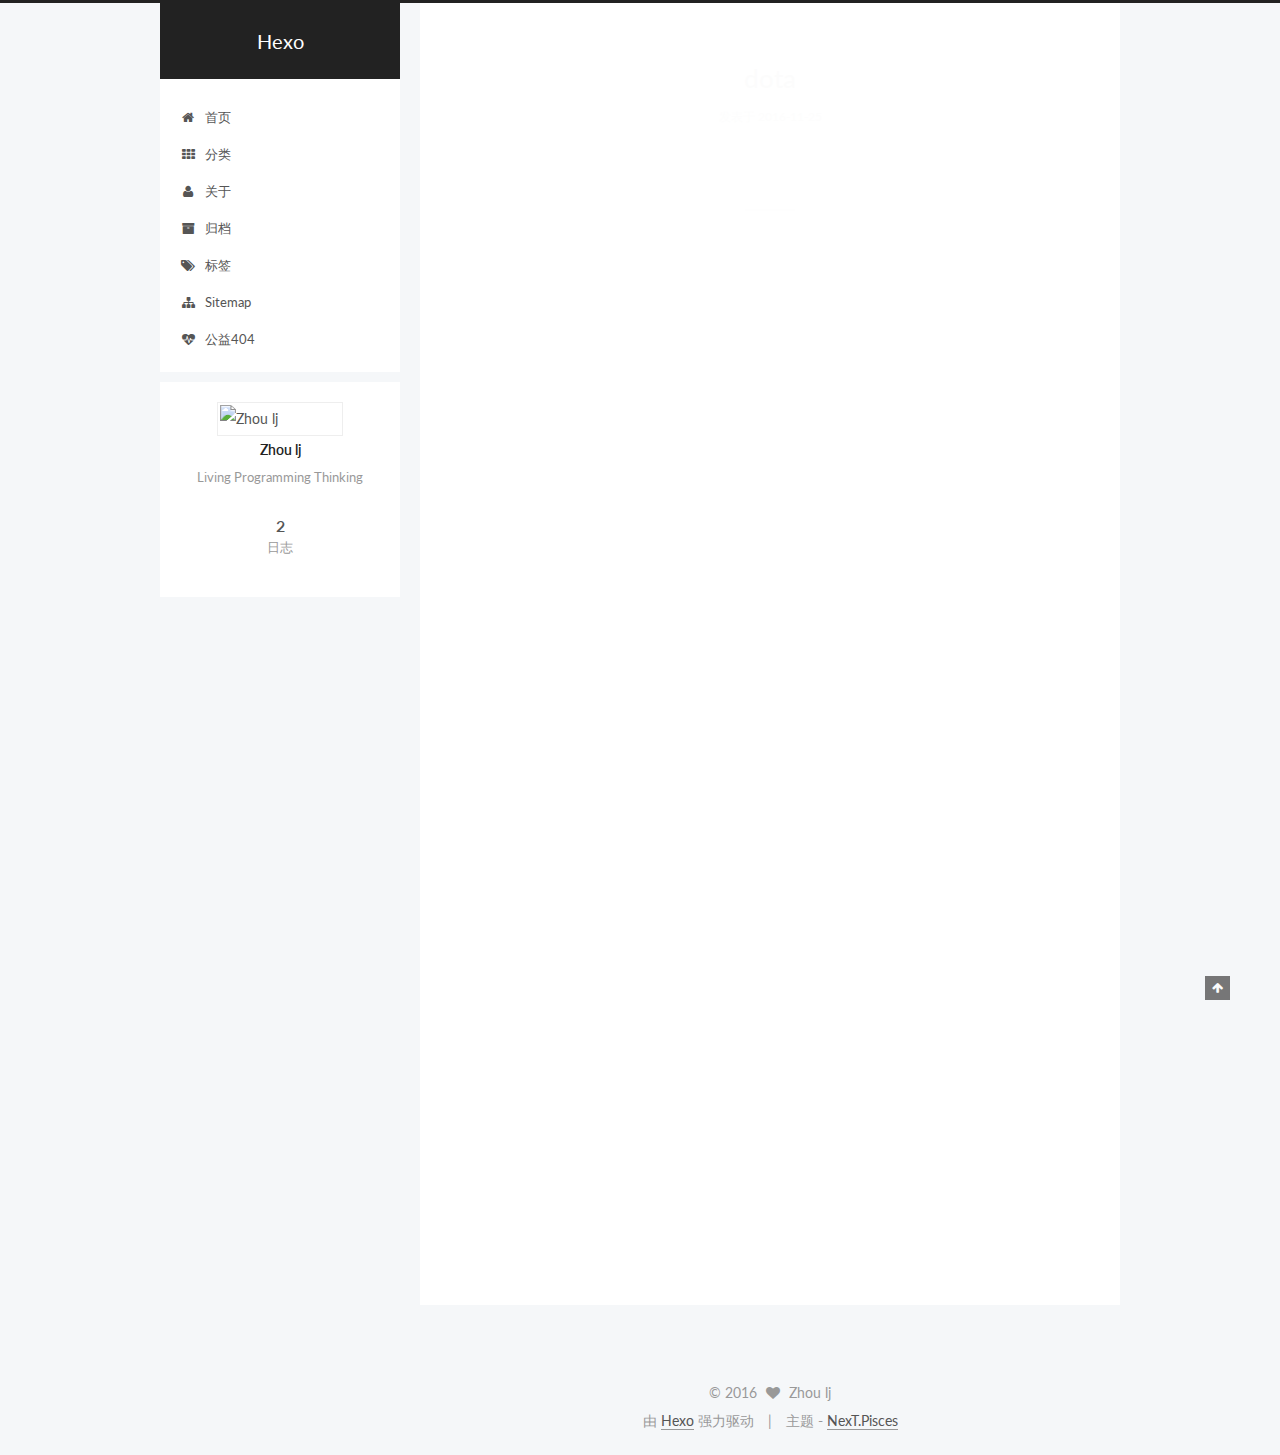
==== commit 8130d11a: "Site updated: 2016-11-25 23:25:58" ====
--- a/index.html
+++ b/index.html
@@ -284,7 +284,7 @@
   <span style="display:none" itemprop="author" itemscope itemtype="http://schema.org/Person">
     <meta itemprop="name" content="Zhou lj">
     <meta itemprop="description" content="">
-    <meta itemprop="image" content="/upload/logon.JPEG">
+    <meta itemprop="image" content="/upload/logon.JPG">
   </span>
 
   <span style="display:none" itemprop="publisher" itemscope itemtype="http://schema.org/Organization">
@@ -400,7 +400,7 @@
   <span style="display:none" itemprop="author" itemscope itemtype="http://schema.org/Person">
     <meta itemprop="name" content="Zhou lj">
     <meta itemprop="description" content="">
-    <meta itemprop="image" content="/upload/logon.JPEG">
+    <meta itemprop="image" content="/upload/logon.JPG">
   </span>
 
   <span style="display:none" itemprop="publisher" itemscope itemtype="http://schema.org/Organization">
@@ -544,7 +544,7 @@
       <section class="site-overview sidebar-panel sidebar-panel-active">
         <div class="site-author motion-element" itemprop="author" itemscope itemtype="http://schema.org/Person">
           <img class="site-author-image" itemprop="image"
-               src="/upload/logon.JPEG"
+               src="/upload/logon.JPG"
                alt="Zhou lj" />
           <p class="site-author-name" itemprop="name">Zhou lj</p>
           <p class="site-description motion-element" itemprop="description">Living Programming Thinking</p>
--- a/css/main.css
+++ b/css/main.css
@@ -1682,7 +1682,7 @@
   width: 4px;
   height: 4px;
   border-radius: 50%;
-  background: #5806ff;
+  background: #1fff79;
 }
 .links-of-blogroll {
   font-size: 13px;
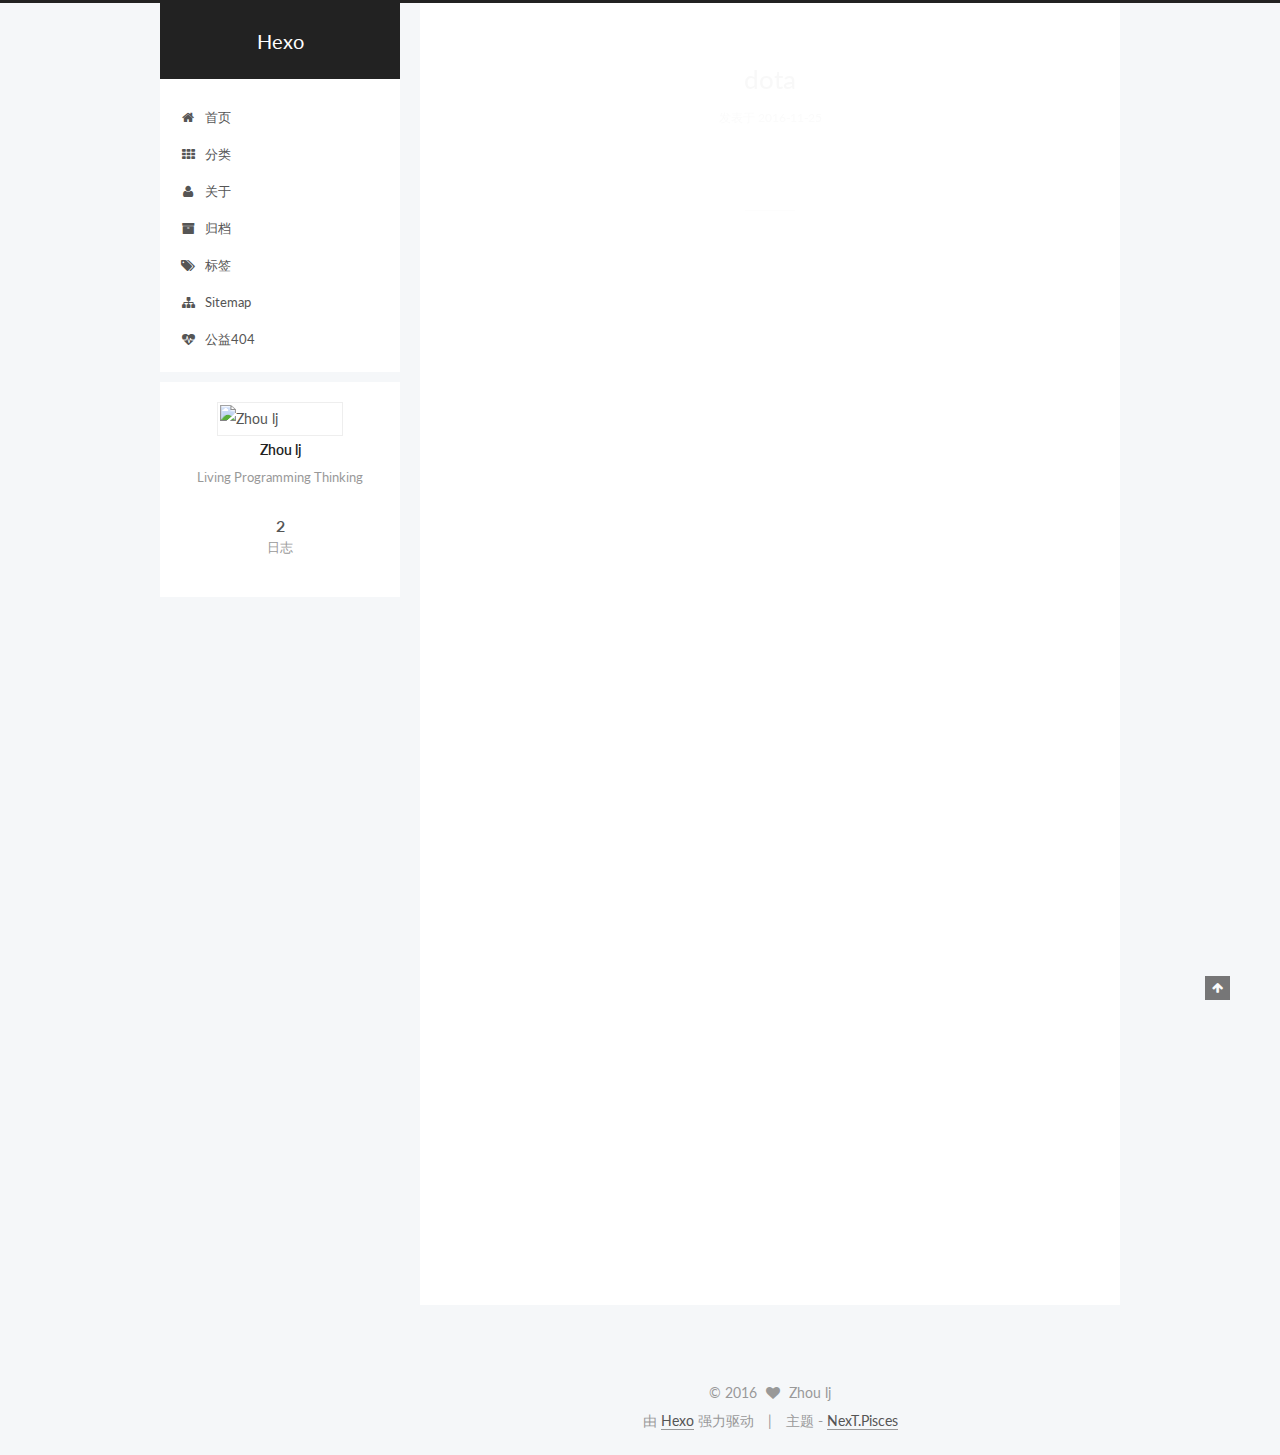
==== commit 4e2e1504: "Site updated: 2016-11-25 23:36:17" ====
--- a/index.html
+++ b/index.html
@@ -284,7 +284,7 @@
   <span style="display:none" itemprop="author" itemscope itemtype="http://schema.org/Person">
     <meta itemprop="name" content="Zhou lj">
     <meta itemprop="description" content="">
-    <meta itemprop="image" content="/upload/logon.JPG">
+    <meta itemprop="image" content="/uploads/logon.JPG">
   </span>
 
   <span style="display:none" itemprop="publisher" itemscope itemtype="http://schema.org/Organization">
@@ -400,7 +400,7 @@
   <span style="display:none" itemprop="author" itemscope itemtype="http://schema.org/Person">
     <meta itemprop="name" content="Zhou lj">
     <meta itemprop="description" content="">
-    <meta itemprop="image" content="/upload/logon.JPG">
+    <meta itemprop="image" content="/uploads/logon.JPG">
   </span>
 
   <span style="display:none" itemprop="publisher" itemscope itemtype="http://schema.org/Organization">
@@ -544,7 +544,7 @@
       <section class="site-overview sidebar-panel sidebar-panel-active">
         <div class="site-author motion-element" itemprop="author" itemscope itemtype="http://schema.org/Person">
           <img class="site-author-image" itemprop="image"
-               src="/upload/logon.JPG"
+               src="/uploads/logon.JPG"
                alt="Zhou lj" />
           <p class="site-author-name" itemprop="name">Zhou lj</p>
           <p class="site-description motion-element" itemprop="description">Living Programming Thinking</p>
--- a/css/main.css
+++ b/css/main.css
@@ -1682,7 +1682,7 @@
   width: 4px;
   height: 4px;
   border-radius: 50%;
-  background: #1fff79;
+  background: #ff7388;
 }
 .links-of-blogroll {
   font-size: 13px;
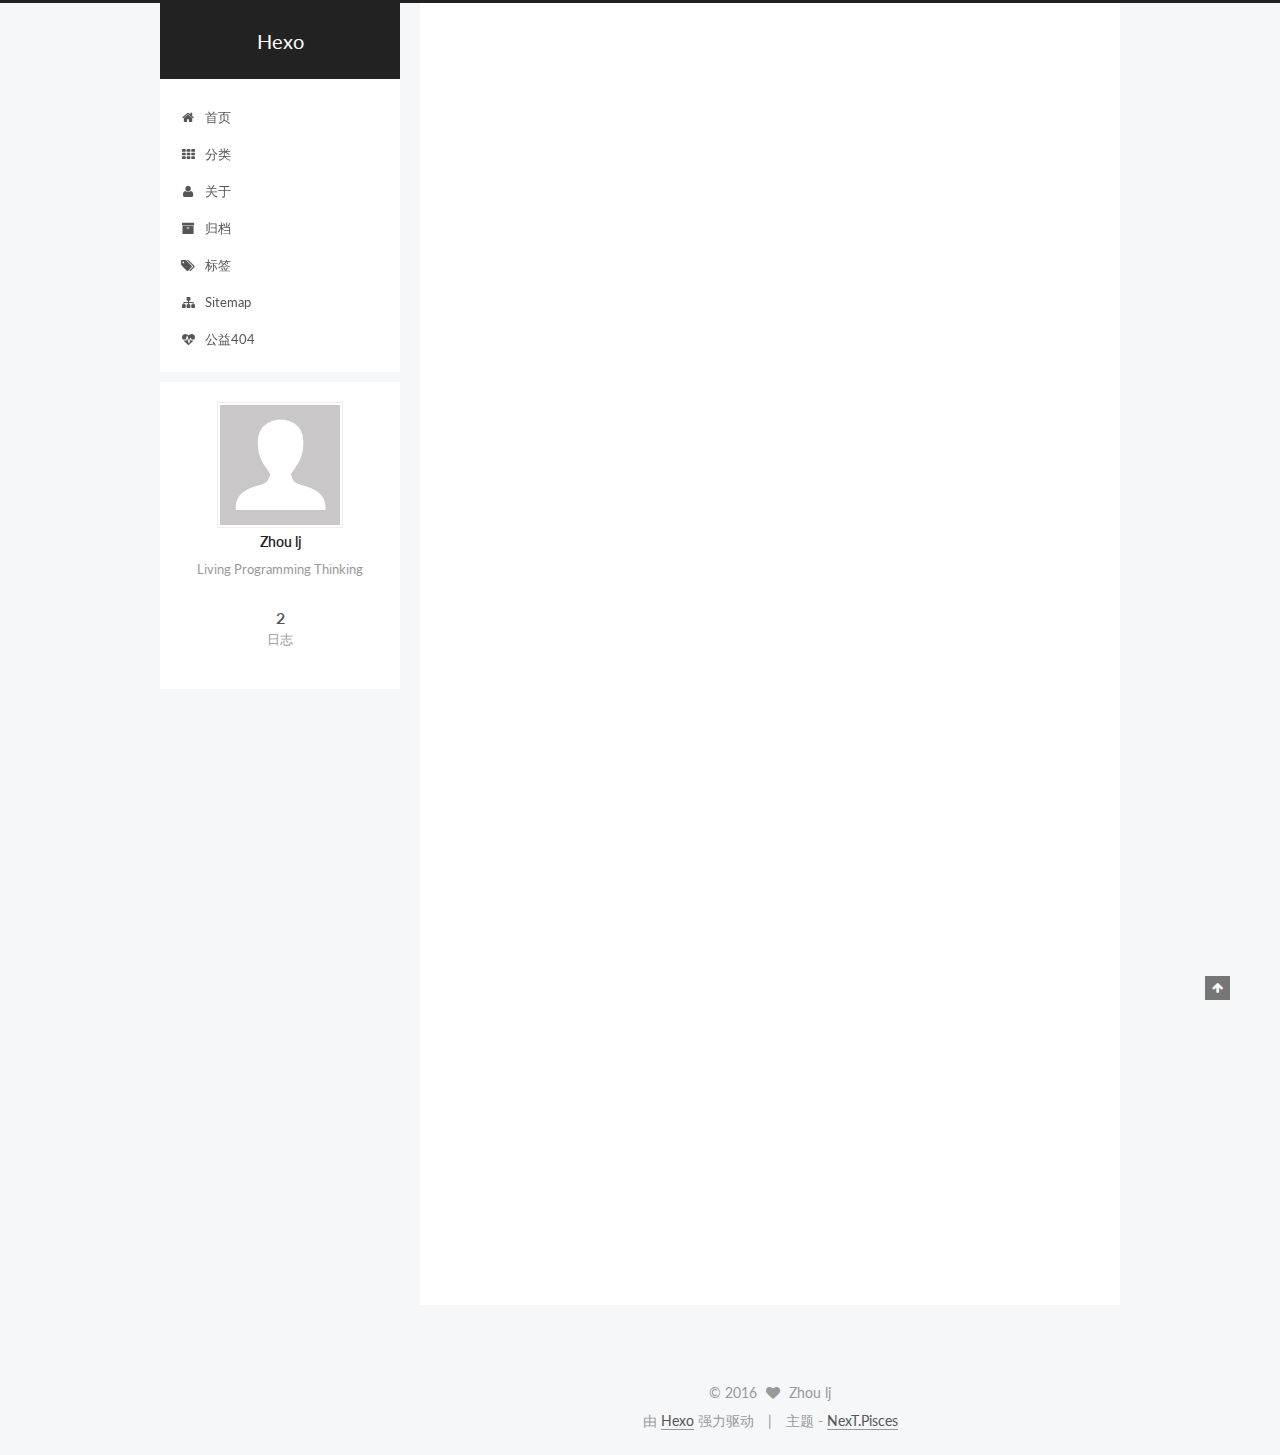
==== commit 6bce5bcd: "Site updated: 2016-11-25 23:43:44" ====
--- a/index.html
+++ b/index.html
@@ -284,7 +284,7 @@
   <span style="display:none" itemprop="author" itemscope itemtype="http://schema.org/Person">
     <meta itemprop="name" content="Zhou lj">
     <meta itemprop="description" content="">
-    <meta itemprop="image" content="/uploads/logon.JPG">
+    <meta itemprop="image" content="/images/avatar.gif">
   </span>
 
   <span style="display:none" itemprop="publisher" itemscope itemtype="http://schema.org/Organization">
@@ -400,7 +400,7 @@
   <span style="display:none" itemprop="author" itemscope itemtype="http://schema.org/Person">
     <meta itemprop="name" content="Zhou lj">
     <meta itemprop="description" content="">
-    <meta itemprop="image" content="/uploads/logon.JPG">
+    <meta itemprop="image" content="/images/avatar.gif">
   </span>
 
   <span style="display:none" itemprop="publisher" itemscope itemtype="http://schema.org/Organization">
@@ -544,7 +544,7 @@
       <section class="site-overview sidebar-panel sidebar-panel-active">
         <div class="site-author motion-element" itemprop="author" itemscope itemtype="http://schema.org/Person">
           <img class="site-author-image" itemprop="image"
-               src="/uploads/logon.JPG"
+               src="/images/avatar.gif"
                alt="Zhou lj" />
           <p class="site-author-name" itemprop="name">Zhou lj</p>
           <p class="site-description motion-element" itemprop="description">Living Programming Thinking</p>
--- a/css/main.css
+++ b/css/main.css
@@ -1682,7 +1682,7 @@
   width: 4px;
   height: 4px;
   border-radius: 50%;
-  background: #ff7388;
+  background: #e8deaf;
 }
 .links-of-blogroll {
   font-size: 13px;
